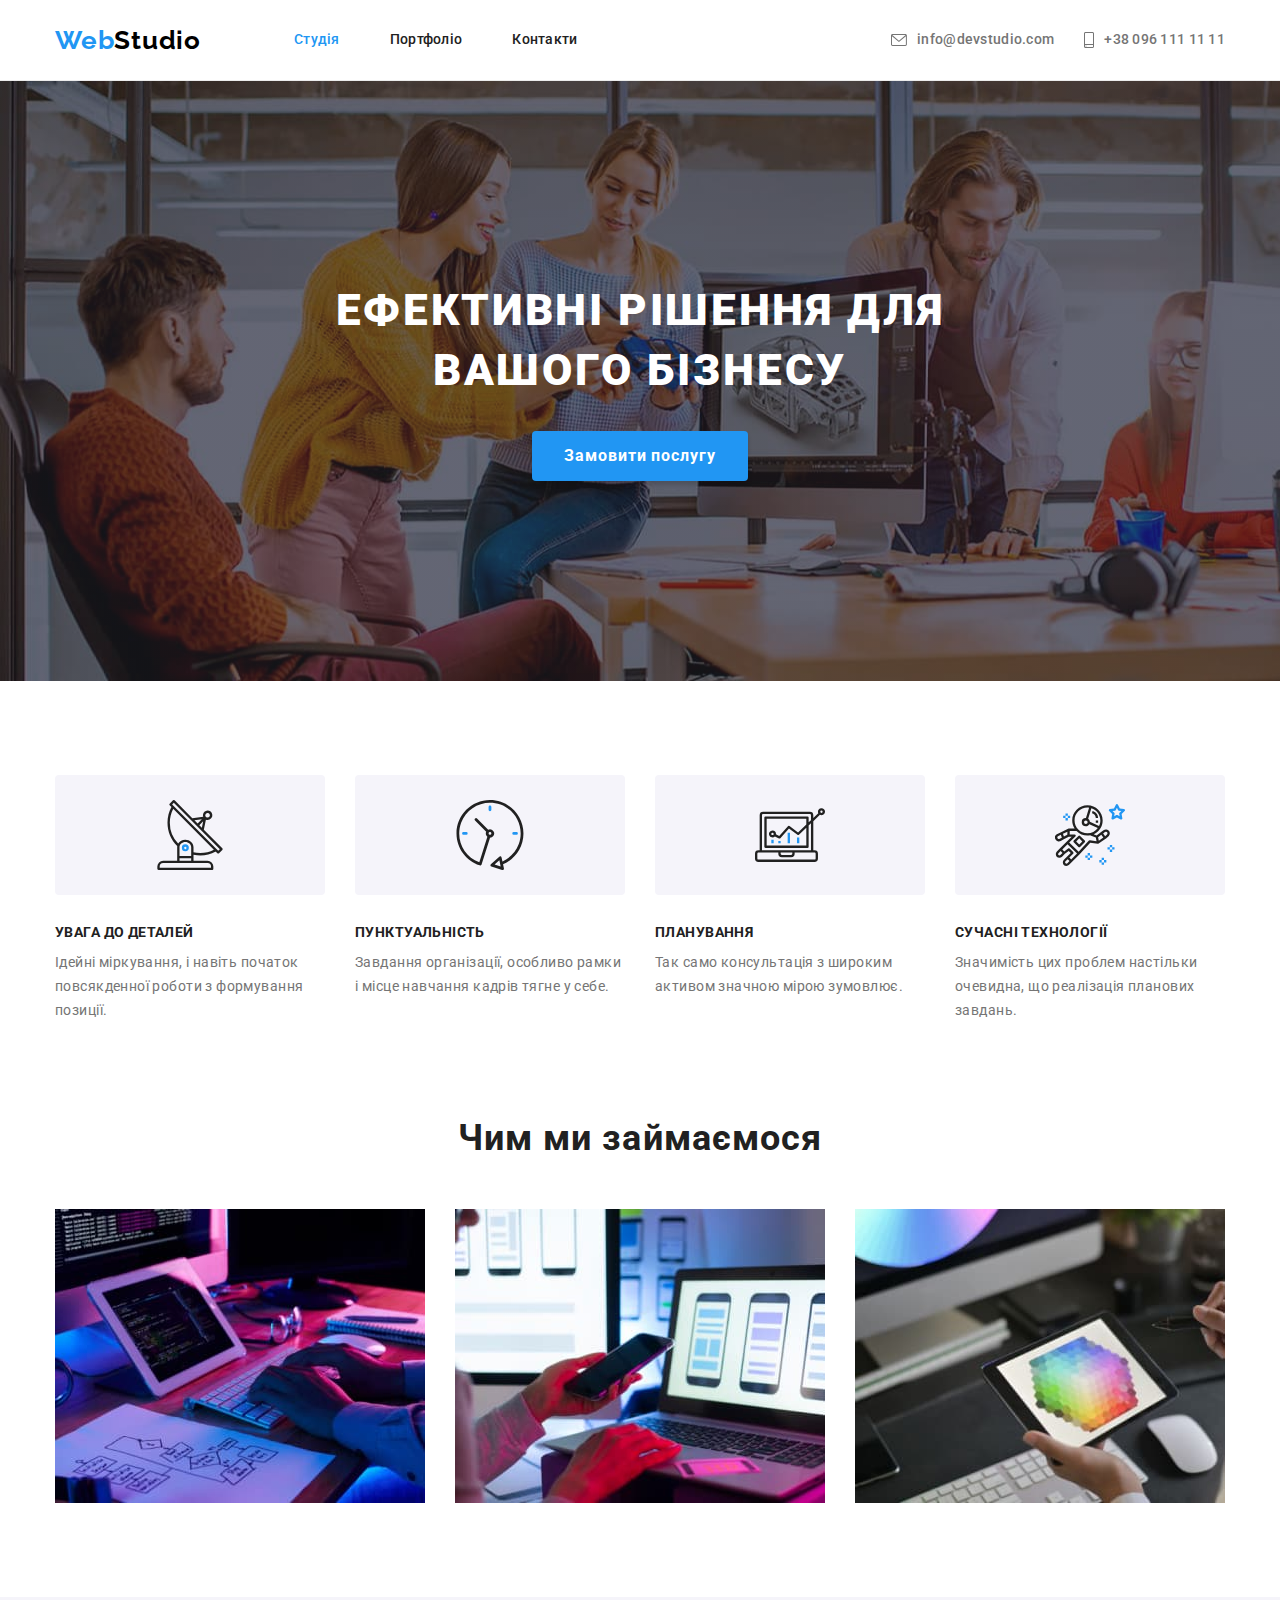
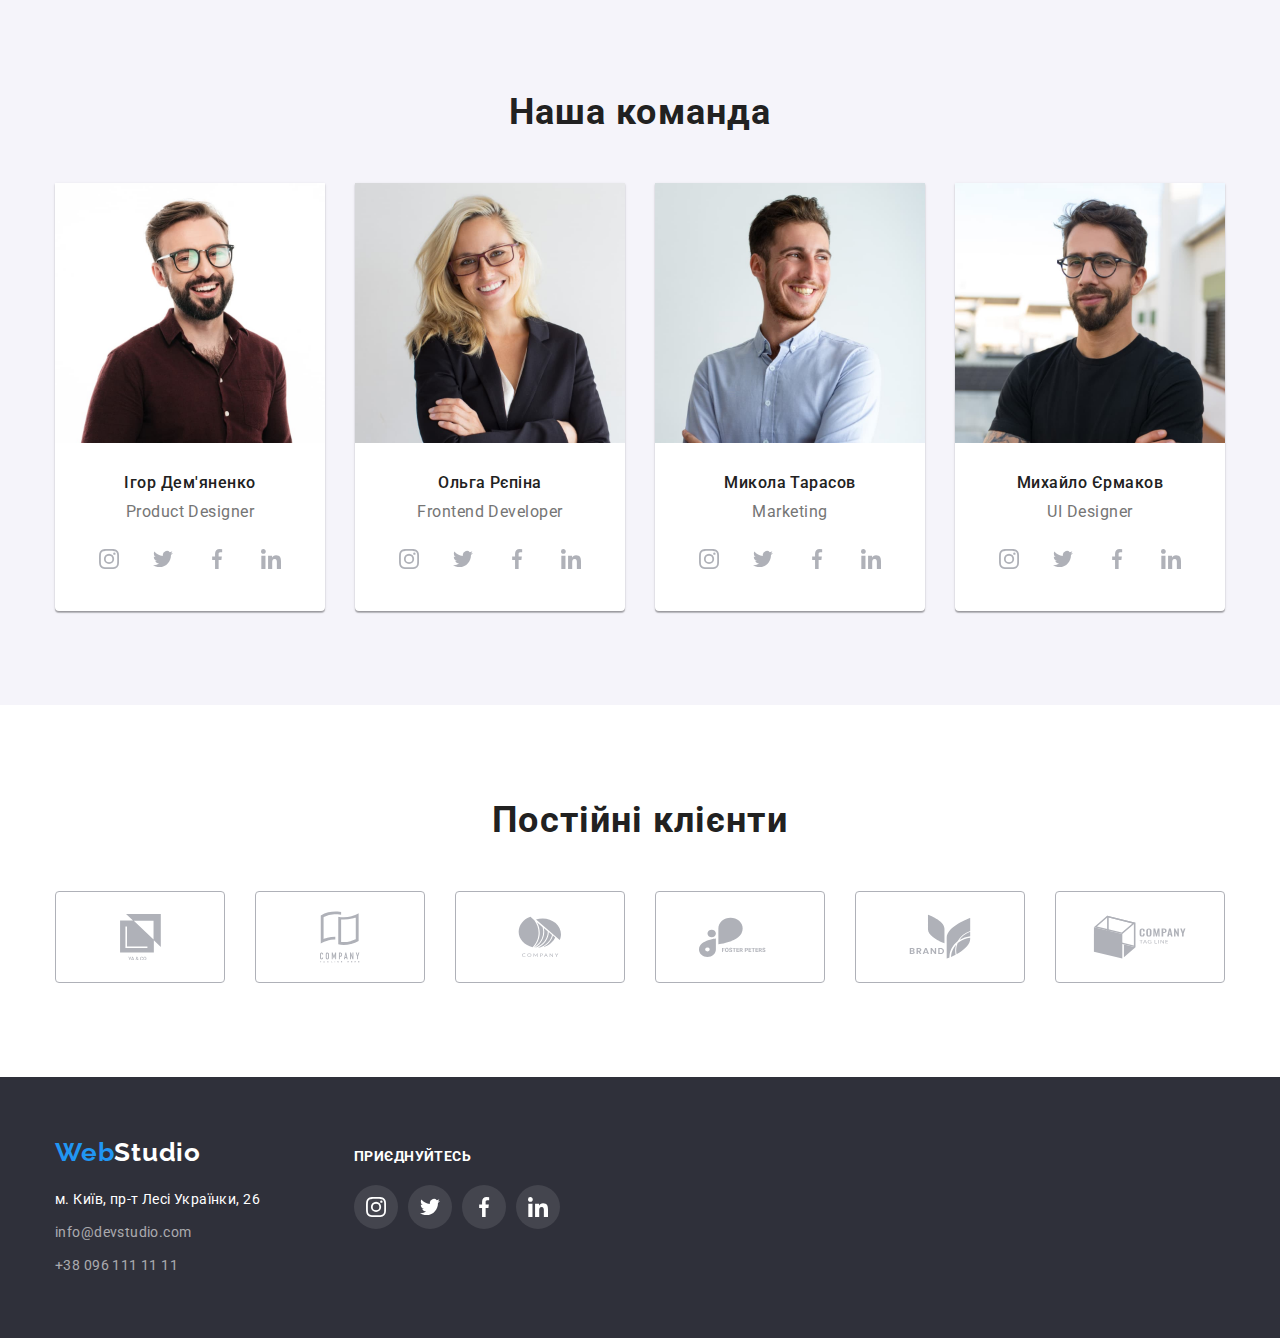
==== index.html @ 5cf09d19 "Клон з ДЗ4" ====
<!DOCTYPE html>
<html lang="uk">
<head>
    <meta charset="UTF-8">
    <meta http-equiv="X-UA-Compatible" content="IE=edge">
    <meta name="viewport" content="width=device-width, initial-scale=1.0"> 
    <link rel="preconnect" href="https://fonts.googleapis.com">
    <link rel="preconnect" href="https://fonts.gstatic.com" crossorigin>
    <link href="https://fonts.googleapis.com/css2?family=Raleway:wght@700&family=Roboto:wght@400;500;700;900&display=swap" rel="stylesheet">
    <link rel="stylesheet" href="https://cdnjs.cloudflare.com/ajax/libs/modern-normalize/1.0.0/modern-normalize.min.css" />
    <link rel="stylesheet" href="./css/styles.css" />
    <title>WebStudio</title>
</head>
<body>
    <!-- шапка сторінки -->
    <header class="header">
        <div class="container shapka">
            <nav class="navigation">
                <!-- логотип -->
                <a href="./index.html" class="logo"><span class="logo-color">Web</span>Studio</a>
                <!-- навігація на інші сторінки -->
                <ul class="menu"> 
                    <li class="menu-studia menu-dist"><a href="./index.html" class="link current">Студія</a></li>
                    <li class="menu-portfolio menu-dist"><a href="./portfolio.html" class="link">Портфоліо</a></li>
                    <li class="menu-kontakty menu-dist"><a href="#" class="link">Контакти</a></li>
                </ul>          
            </nav>
            <!-- контакти -->
            <ul class="kontakty">
                <li class="mail kntkt-dist"><a href="mailto:info@devstudio.com" class="link">
                    <svg class="logo-mail" width="16" height="12">
                        <use href="./images/icons.svg#icon-envelope"></use>
                    </svg>info@devstudio.com</a>
                </li>
                <li class="tel kntkt-dist"><a href="tel:+380961111111" class="link">
                    <svg class="logo-mail" width="10" height="16">
                        <use href="./images/icons.svg#icon-smartphone"></use>
                    </svg>+38 096 111 11 11</a></li>
            </ul>
        </div>
    </header>
    <!-- контент сторінки -->
    <main>
        <section class="hero overlay">
            <div class="container title-centr">
                <h1 class="hero-title">Ефективні рішення для вашого бізнесу</h1>
                <button type="button" class="hero-button">Замовити послугу</button>
            </div>   
        </section>
        <section class="bg-white-perevagy">
            <div class="container">
                <h2 class="visually-hidden">Наші переваги</h2>
                <ul class="perevagy">
                    <li class="logo-perevagy">
                        <div class="bg-perevagy">
                            <svg class="icon-perevagy" width="70" height="70">
                                <use href="./images/icons.svg#icon-antenna"></use>
                            </svg>
                        </div>
                        <h3 class="title-perevagy">Увага до деталей</h3>
                        <p class="paragraph-perevagy">Ідейні міркування, і навіть початок повсякденної роботи з формування позиції.</p>
                    </li>
                    <li class="logo-perevagy">
                        <div class="bg-perevagy">
                            <svg class="icon-perevagy" width="70" height="70">
                                <use href="./images/icons.svg#icon-clock"></use>
                            </svg>
                        </div>
                        <h3 class="title-perevagy">Пунктуальність</h3>
                        <p class="paragraph-perevagy">Завдання організації, особливо рамки і місце навчання кадрів тягне у себе.</p>
                    </li>
                    <li class="logo-perevagy">
                        <div class="bg-perevagy">
                            <svg class="icon-perevagy" width="70" height="70">
                                <use href="./images/icons.svg#icon-diagram"></use>
                            </svg>
                        </div>
                        <h3 class="title-perevagy">Планування</h3>
                        <p class="paragraph-perevagy">Так само консультація з широким активом значною мірою зумовлює.</p>
                    </li>
                    <li class="logo-perevagy">
                        <div class="bg-perevagy">
                            <svg class="icon-perevagy" width="70" height="70">
                                <use href="./images/icons.svg#icon-astronaut"></use>
                            </svg>
                        </div>
                        <h3 class="title-perevagy">Сучасні технології</h3>
                        <p class="paragraph-perevagy">Значимість цих проблем настільки очевидна, що реалізація планових завдань.</p>
                    </li>
                </ul>
            </div>
        </section>
        <section class="bg-white-work">
            <div class="container">
                <h2 class="title-section">Чим ми займаємося</h2>
                <ul class="working">
                    <li><img src="./images/work-img01.jpg" alt="руки на клавіатурі" width="370"/></li>
                    <li><img src="./images/work-img02.jpg" alt="мобільний телефон в руці" width="370"/></li>
                    <li><img src="./images/work-img03.jpg" alt="планшет з кольоровою гаммою в руці" width="370"/></li>
                </ul>
            </div>
        </section>
        <section class="bg-violet">
            <div class="container">
                <h2 class="title-section">Наша команда</h2>
                <ul class="comand">
                    <li class="card-solid">
                        <img src="./images/man01.jpg" alt="член команди" width="270"/>
                        <div class="comand-content">
                            <h3 class="title-name">Ігор Дем'яненко</h3>
                            <p class="title-subname">Product Designer</p>
                            <ul class="list-soc-comand">
                                <li>
                                    <a href="#" class="solid-round-comand">
                                        <svg class="logo-soc-comand" width="20" height="20">
                                            <use href="./images/icons.svg#icon-instagram"></use>
                                        </svg>
                                    </a>
                                </li>
                                <li>
                                    <a href="#" class="solid-round-comand">
                                        <svg class="logo-soc-comand" width="20" height="20">
                                            <use href="./images/icons.svg#icon-twitter"></use>
                                        </svg>
                                    </a> 
                                </li>
                                <li>
                                    <a href="#" class="solid-round-comand">
                                        <svg class="logo-soc-comand" width="20" height="20">
                                            <use href="./images/icons.svg#icon-facebook"></use>
                                        </svg>
                                    </a> 
                                </li>
                                <li>
                                    <a href="#" class="solid-round-comand">
                                        <svg class="logo-soc-comand" width="20" height="20">
                                            <use href="./images/icons.svg#icon-linkedin"></use>
                                        </svg>
                                    </a> 
                                </li>    
                            </ul>
                        </div>
                    </li>
                    <li class="card-solid">
                        <img src="./images/man02.jpg" alt="член команди" width="270"/>
                        <div class="comand-content">
                            <h3 class="title-name">Ольга Рєпіна</h3>
                            <p class="title-subname">Frontend Developer</p>
                            <ul class="list-soc-comand">
                                <li>
                                    <a href="#" class="solid-round-comand">
                                        <svg class="logo-soc-comand" width="20" height="20">
                                            <use href="./images/icons.svg#icon-instagram"></use>
                                        </svg>
                                    </a>
                                </li>
                                <li>
                                    <a href="#" class="solid-round-comand">
                                        <svg class="logo-soc-comand" width="20" height="20">
                                            <use href="./images/icons.svg#icon-twitter"></use>
                                        </svg>
                                    </a> 
                                </li>
                                <li>
                                    <a href="#" class="solid-round-comand">
                                        <svg class="logo-soc-comand" width="20" height="20">
                                            <use href="./images/icons.svg#icon-facebook"></use>
                                        </svg>
                                    </a> 
                                </li>
                                <li>
                                    <a href="#" class="solid-round-comand">
                                        <svg class="logo-soc-comand" width="20" height="20">
                                            <use href="./images/icons.svg#icon-linkedin"></use>
                                        </svg>
                                    </a> 
                                </li>    
                            </ul>
                        </div>
                    </li>
                    <li class="card-solid">
                        <img src="./images/man03.jpg" alt="член команди" width="270"/>
                        <div class="comand-content">
                            <h3 class="title-name">Микола Тарасов</h3>
                            <p class="title-subname">Marketing</p>
                            <ul class="list-soc-comand">
                                <li>
                                    <a href="#" class="solid-round-comand">
                                        <svg class="logo-soc-comand" width="20" height="20">
                                            <use href="./images/icons.svg#icon-instagram"></use>
                                        </svg>
                                    </a>
                                </li>
                                <li>
                                    <a href="#" class="solid-round-comand">
                                        <svg class="logo-soc-comand" width="20" height="20">
                                            <use href="./images/icons.svg#icon-twitter"></use>
                                        </svg>
                                    </a> 
                                </li>
                                <li>
                                    <a href="#" class="solid-round-comand">
                                        <svg class="logo-soc-comand" width="20" height="20">
                                            <use href="./images/icons.svg#icon-facebook"></use>
                                        </svg>
                                    </a> 
                                </li>
                                <li>
                                    <a href="#" class="solid-round-comand">
                                        <svg class="logo-soc-comand" width="20" height="20">
                                            <use href="./images/icons.svg#icon-linkedin"></use>
                                        </svg>
                                    </a> 
                                </li>    
                            </ul>
                        </div>
                    </li>
                    <li class="card-solid">
                        <img src="./images/man04.jpg" alt="член команди" width="270"/>
                        <div class="comand-content">
                            <h3 class="title-name">Михайло Єрмаков</h3>
                            <p class="title-subname">UI Designer</p>
                            <ul class="list-soc-comand">
                                <li>
                                    <a href="#" class="solid-round-comand">
                                        <svg class="logo-soc-comand" width="20" height="20">
                                            <use href="./images/icons.svg#icon-instagram"></use>
                                        </svg>
                                    </a>
                                </li>
                                <li>
                                    <a href="#" class="solid-round-comand">
                                        <svg class="logo-soc-comand" width="20" height="20">
                                            <use href="./images/icons.svg#icon-twitter"></use>
                                        </svg>
                                    </a> 
                                </li>
                                <li>
                                    <a href="#" class="solid-round-comand">
                                        <svg class="logo-soc-comand" width="20" height="20">
                                            <use href="./images/icons.svg#icon-facebook"></use>
                                        </svg>
                                    </a> 
                                </li>
                                <li>
                                    <a href="#" class="solid-round-comand">
                                        <svg class="logo-soc-comand" width="20" height="20">
                                            <use href="./images/icons.svg#icon-linkedin"></use>
                                        </svg>
                                    </a> 
                                </li>    
                            </ul>
                        </div>
                    </li>
                </ul>
            </div>
        </section>
        <section class="bg-white-work">
            <div class="container">
                <h2 class="title-section">Постійні клієнти</h2>
                <ul class="clients">
                    <li>
                        <a href="#" class="border-client">
                            <svg class="logo-client" width="41" height="46.7">
                                <use href="./images/icons.svg#icon-logo-comp-1"></use>
                            </svg>
                        </a>
                    </li>
                    <li>
                        <a href="#" class="border-client">
                            <svg class="logo-client" width="40" height="52">
                                <use href="./images/icons.svg#icon-logo-comp-2"></use>
                            </svg>
                        </a>
                    </li>
                    <li>
                        <a href="#" class="border-client">
                            <svg class="logo-client" width="43.46" height="41.18">
                                <use href="./images/icons.svg#icon-logo-comp-3"></use>
                            </svg>
                        </a>
                    </li>
                    <li>
                        <a href="#" class="border-client">
                            <svg class="logo-client" width="84.44" height="40.62">
                                <use href="./images/icons.svg#icon-logo-comp-4"></use>
                            </svg>
                        </a>
                    </li>
                    <li>
                        <a href="#" class="border-client">
                            <svg class="logo-client" width="62.54" height="45.43">
                                <use href="./images/icons.svg#icon-logo-comp-5"></use>
                            </svg>
                        </a>
                    </li>
                    <li>
                        <a href="#" class="border-client">
                            <svg class="logo-client" width="93.79" height="43.93">
                                <use href="./images/icons.svg#icon-logo-comp-6"></use>
                            </svg>
                        </a>
                    </li>
                </ul>
            </div>
        </section>
    </main>
    <!-- підвал сторінки -->
    <footer class="footer">
        <div class="container footer-pos">
            <div class="footer-block-1">
                <a href="./index.html" class="logo-footer"><span class="logo-color">Web</span>Studio</a>
                <address>
                    <ul class="f-kontakty">
                        <li class="f-adress kontakt"><a href="https://goo.gl/maps/CPtrU1FHBa2aNyZL9" target="_blank" rel="noopener noreferrer nofollow" class="link">м. Київ, пр-т Лесі Українки, 26</a></li>
                        <li class="f-mail kontakt"><a href="mailto:info@devstudio.com" class="link">info@devstudio.com</a></li>
                        <li class="f-tel kontakt"><a href="tel:+380961111111" class="link">+38 096 111 11 11</a></li>
                    </ul>
                </address>
            </div>
            <div class="footer-block-2">
                <p class="footer-link footer-dist">Приєднуйтесь</p>
                <ul class="list-soc">
                    <li>
                        <a href="#" class="solid-round">
                            <svg class="logo-soc" width="20" height="20">
                                <use href="./images/icons.svg#icon-instagram"></use>
                            </svg>
                        </a> 
                    </li>
                    <li>
                        <a href="#" class="solid-round">
                            <svg class="logo-soc" width="20" height="20">
                                <use href="./images/icons.svg#icon-twitter"></use>
                            </svg>
                        </a> 
                    </li>
                    <li>
                        <a href="#" class="solid-round">
                            <svg class="logo-soc" width="20" height="20">
                                <use href="./images/icons.svg#icon-facebook"></use>
                            </svg>
                        </a> 
                    </li>
                    <li>
                        <a href="#" class="solid-round">
                            <svg class="logo-soc" width="20" height="20">
                                <use href="./images/icons.svg#icon-linkedin"></use>
                            </svg>
                        </a> 
                    </li>
                </ul>
            </div>    
            
        </div>
    </footer>
</body>     
</html>
---- css/styles.css ----
/* primary-color-text #2196F3 (синій)
   main-color-text #212121 (чорний)
   secondary-color-text #757575 (сірий)
   logo-color-text #000000 (глибокий чорний)
   footer-color-text #FFFFFF (білий)
   active-button #188CE8 (темно синій)
   kontakty-footer rgba(255, 255, 255, 0.6) (білий з альфа-каналом)
   
   main-color-bg #FFFFFF; (білий)
   secondary-color-bg #F5F4FA; (ліловий)
   footer-color-bg #2F303A; (темно сірий)*/

:root {
    --primary-color-text: #2196F3;
    --main-color-text: #212121;
    --secondary-color-text: #757575;
    --logo-color-text: #000000;
    --footer-color-text: #FFFFFF;
    --main-color-bg: #FFFFFF;
    --secondary-color-bg: #F5F4FA;
    --footer-color-bg: #2F303A;
    --active-button: #188CE8;
    --card-border-color: #EEEEEE;
    --kontakty-footer: rgba(255, 255, 255, 0.6);
    --shadow-main-button: 0px 4px 4px rgba(0, 0, 0, 0.15);
    --shadow-card-solid: 0px 1px 3px rgba(0, 0, 0, 0.12), 0px 1px 1px rgba(0, 0, 0, 0.14), 0px 2px 1px rgba(0, 0, 0, 0.2);
    --shadow-filtr-button: 0px 3px 1px rgba(0, 0, 0, 0.1), 0px 1px 2px rgba(0, 0, 0, 0.08), 0px 2px 2px rgba(0, 0, 0, 0.12);
    --work-list: #EEEEEE;
    --line-header: #ECECEC;
    --overlay-color: rgba(47, 48, 58, 0.4);
    --border-client: #AFB1B8;
    --footer-socsolid-main: rgba(255, 255, 255, 0.1);
    --hero-bg: #C4C4C4;
}

html {
    box-sizing: border-box;
}
*,
*::before,
*::after {
    box-sizing: inherit;
}

body {
    font-family: 'Roboto', sans-serif;
    background-color: var(--main-color-bg);
    color: var(--secondary-color-text);
}

ul {
    list-style: none;
}
a {
    text-decoration: none;
}
p, h1, h2, h3, h4, h5, h6 {
    margin: 0;
}
ul, ol { 
    margin: 0;
    padding-left: 0;
}
img {
    display: block;
    max-width: 100%;
}


.hero-button,
.all-button .fr-button {
    font-family: inherit;
    cursor: pointer;
    border: transparent;
    border-radius: 4px;
}
.hero-button {
    padding: 10px 32px;
    box-shadow: var(--shadow-main-button)
}


/* !!!стилі Шапки!!! */

.logo {
    font-family: 'Raleway', sans-serif;
    font-style: normal;
    font-weight: 700;
    font-size: 26px;
    line-height: 1.19;
    letter-spacing: 0.03em;
    color: var(--logo-color-text);
    margin-right: 93px;
}
.logo-color {
    color: var(--primary-color-text);
}

.menu-studia .link,
.menu-portfolio .link,
.menu-kontakty .link,
.mail .link,
.tel .link {
    display: block;
    font-style: normal;
    font-weight: 500;
    font-size: 14px;
    line-height: 1.14;
    letter-spacing: 0.02em;
    padding-top: 32px;
    padding-bottom: 32px;
}
.menu-studia .link,
.menu-portfolio .link,
.menu-kontakty .link {
    color: var(--main-color-text);
}
.menu-studia .link:hover,
.menu-portfolio .link:hover,
.menu-kontakty .link:hover,
.menu-studia .link:focus,
.menu-portfolio .link:focus,
.menu-kontakty .link:focus {
    color: var(--primary-color-text);
}
/* підсвічування поточного меню */
.menu-portfolio .link.current,
.menu-studia .link.current {
    color: var(--primary-color-text);
}


.mail .link,
.tel .link {
    display: flex;
    color: var(--secondary-color-text);
    fill: var(--secondary-color-text);
}
.logo-mail {
    color: currentColor;
    margin-right: 10px;
}
.mail .link:hover,
.tel .link:hover,
.mail .link:focus,
.tel .link:focus {
    color: var(--primary-color-text);
    fill: var(--primary-color-text);
}

.container.shapka {
    display: flex;
    align-items: center;
    justify-content: space-between;
}

.navigation {
    display: flex;
    align-items: center;
}
.menu {
    display: flex;
    align-items: center;
    gap: 50px;
}

.kontakty {
    display: flex;
    gap: 30px;
}
.kntkt-dist .link {
    display: flex;
    align-items: center;
}

.header {
    border-bottom-width: 1px;
    border-bottom-style: solid;
    border-bottom-color: var(--line-header);
}




/* !!!стилі Футера!!! */
.footer {
    background-color: var(--footer-color-bg);
    padding: 60px 0;
}
.logo-footer {
    display: inline-block;
    font-family: 'Raleway', sans-serif;
    font-style: normal;
    font-weight: 700;
    font-size: 26px;
    line-height: 1.19;
    letter-spacing: 0.03em;
    color: var(--footer-color-text);
    margin-bottom: 20px;
}
/* .logo-color задано в стилі Шапки */
.f-adress .link,
.f-mail .link,
.f-tel .link {
    font-style: normal;
    font-size: 14px;
    line-height: 1.71;
    letter-spacing: 0.03em;
}
.f-adress .link {
    color: var(--footer-color-text);
}
.f-mail .link,
.f-tel .link {
    color: var(--kontakty-footer)   
}
.f-adress .link:hover,
.f-adress .link:focus,
.f-mail .link:hover,
.f-mail .link:focus,
.f-tel .link:hover,
.f-tel .link:focus {
    color: var(--primary-color-text);
}
.f-kontakty .kontakt:not(:last-child) {
    margin-bottom: 9px;
}
.footer-pos {
    display: flex;
    gap: 94px;
    align-items: baseline;
}

.footer-link {
    font-weight: 700;
    font-size: 14px;
    line-height: 1.14;
    letter-spacing: 0.03em;
    text-transform: uppercase;
    color: var(--footer-color-text);
    margin-bottom: 20px;
}

.list-soc {
    display: flex;
    gap: 10px;
}
.solid-round {
    display: flex;
    width: 44px;
    height: 44px;
    background-color: var(--footer-socsolid-main);
    fill: var(--footer-color-text);
    border-radius: 50%;
    justify-content: center;
    align-items: center;
}
.solid-round:hover,
.solid-round:focus {
    background-color: var(--primary-color-text);
}


/* ----------!!!стилі головної Студія!!!---------- */
.hero {
    padding: 200px 0;
    text-align: center;
}
.overlay {
    max-width: 1600px;
    margin-left: auto;
    margin-right: auto;
    background-image: 
    linear-gradient(to right, var(--overlay-color), var(--overlay-color)),
    url(../images/hero.jpg);
    background-color: var(--hero-bg);
    background-size: cover;
}
.hero-title {
    font-style: normal;
    font-weight: 900;
    font-size: 44px;
    line-height: 1.36;
    letter-spacing: 0.06em;
    text-transform: uppercase;
    color: var(--footer-color-text);
    margin: 0px 0px 30px 0px;
}

.title-centr {
    max-width: 696px;
}
.hero-button {
    font-style: normal;
    font-weight: 700;
    font-size: 16px;
    line-height: 1.88;
    text-align: center;
    letter-spacing: 0.06em;
    background-color: var(--primary-color-text);
    color: var(--footer-color-text);
}
.hero-button:hover,
.hero-button:focus {
    background-color: var(--active-button);
}

.visually-hidden {
    position: absolute;
    white-space: nowrap;
    height: 1px;
    width: 1px;
    border: 0;
    overflow: hidden;
    clip: rect(0 0 0 0);
    padding: 0;
    margin: -1px;
    clip-path: inset(50%);
  }
.title-section {
    font-style: normal;
    font-weight: 700;
    font-size: 36px;
    line-height: 1.17;
    text-align: center;
    letter-spacing: 0.03em;
    color: var(--main-color-text);
    margin-bottom: 50px;
    margin-top: 0;
    padding: 0;
}
.title-perevagy {
    font-style: normal;
    font-weight: 700;
    font-size: 14px;
    line-height: 1.14;
    letter-spacing: 0.03em;
    text-transform: uppercase;
    color: var(--main-color-text);
    padding: 0;
    margin-top: 0;
    margin-bottom: 10px;
}
.paragraph-perevagy {
    font-size: 14px;
    line-height: 1.71;
    letter-spacing: 0.03em;
    color: var(--secondary-color-text);
    max-width: 270px;
}
.bg-perevagy {
    display: flex;
    background-color: var(--secondary-color-bg);
    width: 270px;
    height: 120px;
    border-radius: 4px;
    margin-bottom: 30px;
    justify-content: center;
    align-items: center;
}

.title-name {
    font-style: normal;
    font-weight: 500;
    font-size: 16px;
    line-height: 1.19;
    text-align: center;
    letter-spacing: 0.03em;
    color: var(--main-color-text);
    margin-bottom: 10px;
}
.title-subname {
    font-size: 16px;
    line-height: 1.19;
    text-align: center;
    letter-spacing: 0.03em;
    color: var(--secondary-color-text);
    margin-bottom: 16px;
}
.card-solid {
    background-color: var(--main-color-bg);
    border-radius: 0 0 4px 4px;
    box-shadow: var(--shadow-card-solid);
}
.comand-content {
    padding: 30px 0;
}
.list-soc-comand {
    display: flex;
    gap: 10px;
    justify-content: center;
}
.solid-round-comand {
    display: flex;
    width: 44px;
    height: 44px;
    background-color: var(--footer-socsolid-main);
    border-radius: 50%;
    fill: var(--border-client);
    justify-content: center;
    align-items: center;
}
.logo-soc-comand {
    color: currentColor;
}
.solid-round-comand:hover,
.solid-round-comand:focus {
    background-color: var(--primary-color-text);
    fill: var(--footer-color-text);
}    

.bg-violet {
    background-color: var(--secondary-color-bg);
    padding: 94px 0;
}
.bg-white-perevagy {
    padding-top: 94px;
}
.bg-white-work {
    padding: 94px 0;
}

.container {
    width: 1200px;
    margin: 0 auto;
    padding-left: 15px;
    padding-right: 15px;
}

.perevagy, .working, .comand {
    display: flex;
    gap: 30px;
}
.clients {
    display: flex;
    gap: 30px;
}
.border-client {
    display: flex;
    border: 1px solid var(--border-client);
    border-radius: 4px;
    height: 92px;
    min-width: 170px;
    fill: var(--border-client);
    justify-content: center;
    align-items: center;
}
.logo-client {
    color: currentColor;
}
.border-client:hover,
.border-client:focus {
    border-color: var(--primary-color-text);
    fill: var(--primary-color-text);
}


/* ----------!!!стилі головної Портфоліо!!!---------- */

/* стилі Фільтра */
.all .fr-button,
.web .fr-button,
.app .fr-button,
.design .fr-button,
.marketing .fr-button {
    font-style: normal;
    font-weight: 500;
    font-size: 16px;
    line-height: 1.62;
    text-align: center;
    letter-spacing: 0.03em;
    background-color: var(--secondary-color-bg);
    color: var(--main-color-text);
    padding: 6px 22px;
}

.all .fr-button:hover,
.all .fr-button:focus,
.web .fr-button:hover,
.web .fr-button:focus,
.app .fr-button:hover,
.app .fr-button:focus,
.design .fr-button:hover,
.design .fr-button:focus,
.marketing .fr-button:hover,
.marketing .fr-button:focus {
    background-color: var(--primary-color-text);
    color: var(--footer-color-text);
    box-shadow: var(--shadow-filtr-button);
}

 
.title-portfolio {
    font-style: normal;
    font-weight: 700;
    font-size: 18px;
    line-height: 2;
    letter-spacing: 0.06em;
    color: var(--main-color-text);
    margin-bottom: 4px;
}
.subname-portfolio {
    font-style: normal;
    font-size: 16px;
    line-height: 1.88;
    letter-spacing: 0.03em;
    color: var(--secondary-color-text);
}

.all-button {
    display: flex;
    gap: 8px;
    justify-content: center;
    margin-bottom: 50px;
}

.work-list {
    display: flex;
    flex-wrap: wrap;
    gap: 30px;
}
.border-card {
    flex-basis: calc((100% - 60px) / 3);
}
.border-card:nth-child(3n) {
    margin-right: 0;
}
.border-shadow > .link {
    display: block;
}
.border-shadow > .link:hover,
.border-shadow > .link:focus {
    box-shadow: 0px 1px 1px rgba(0, 0, 0, 0.12), 0px 4px 4px rgba(0, 0, 0, 0.06), 1px 4px 6px rgba(0, 0, 0, 0.16);
}

.portfolio-bg {
    padding: 94px 0;
}

.card-content {
    padding: 20px 24px;
    border-left: 1px solid var(--work-list);
    border-bottom: 1px solid var(--work-list);
    border-right: 1px solid var(--work-list);
}
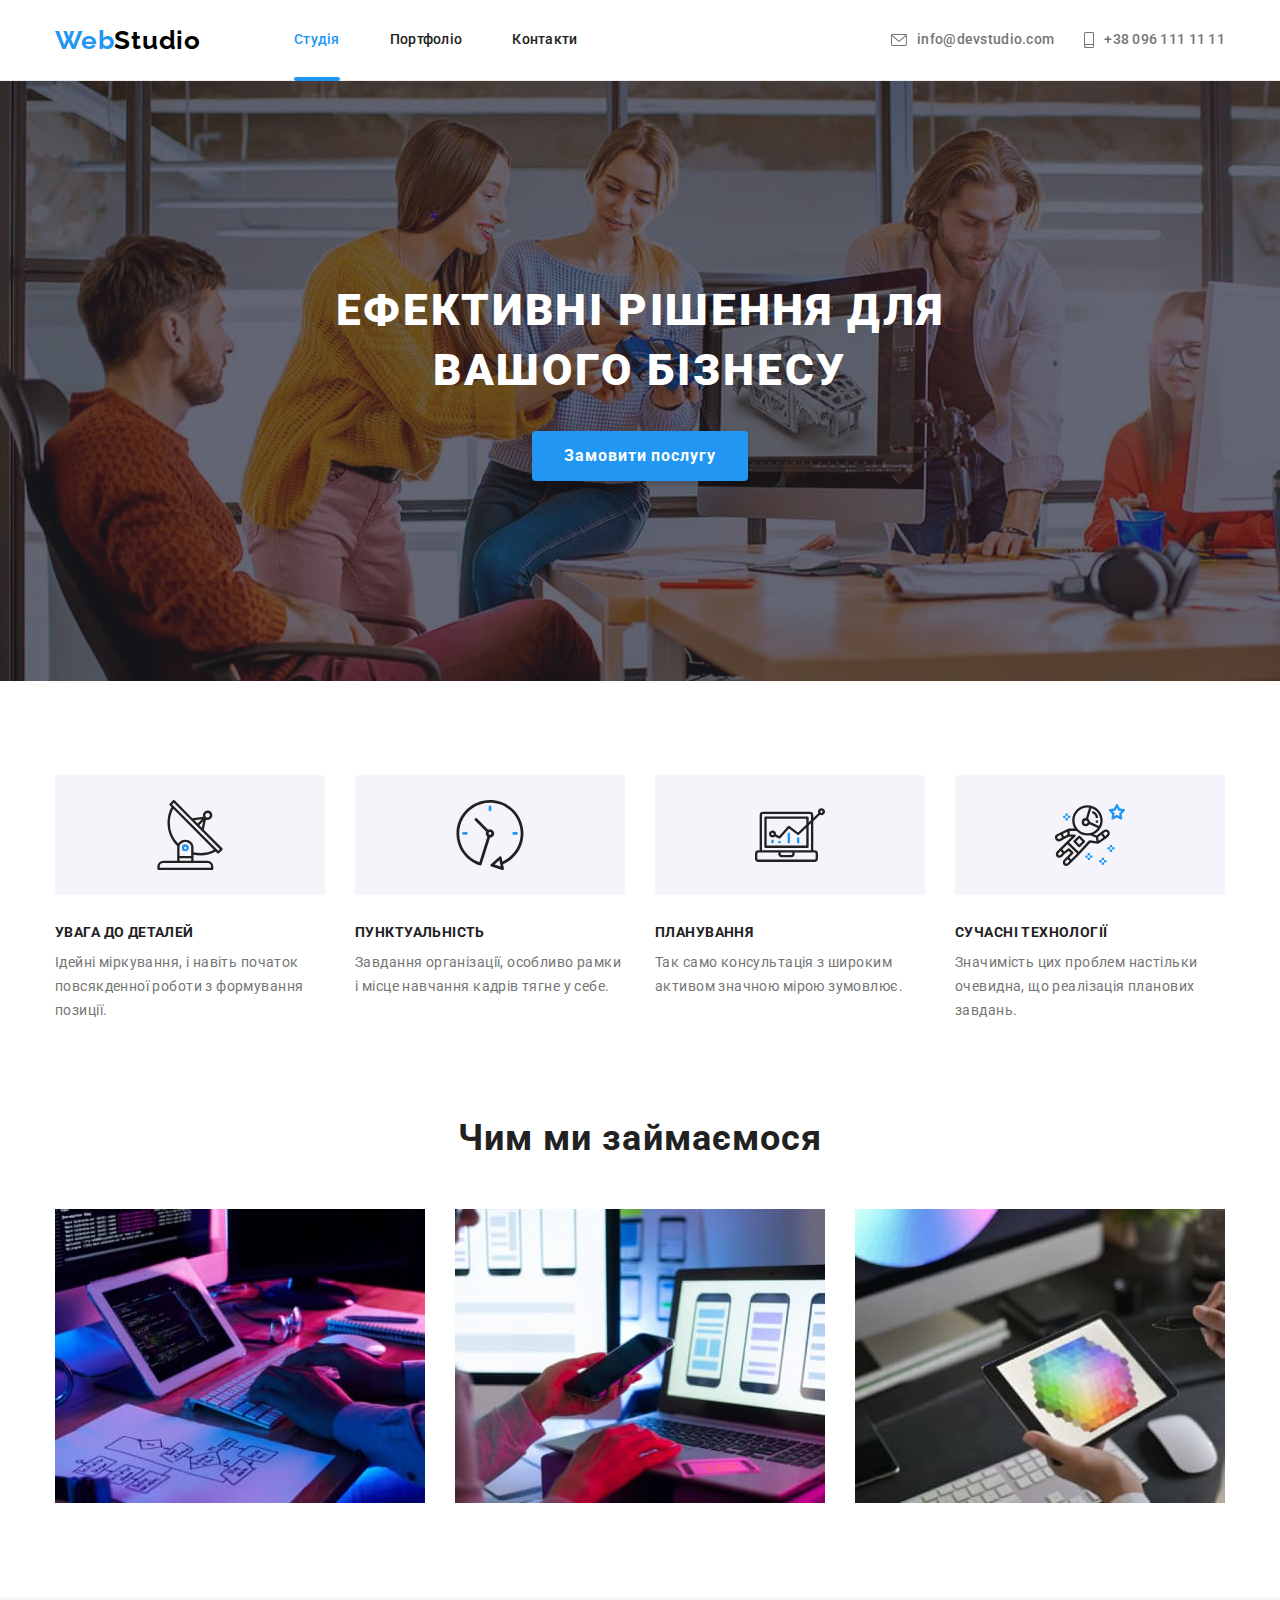
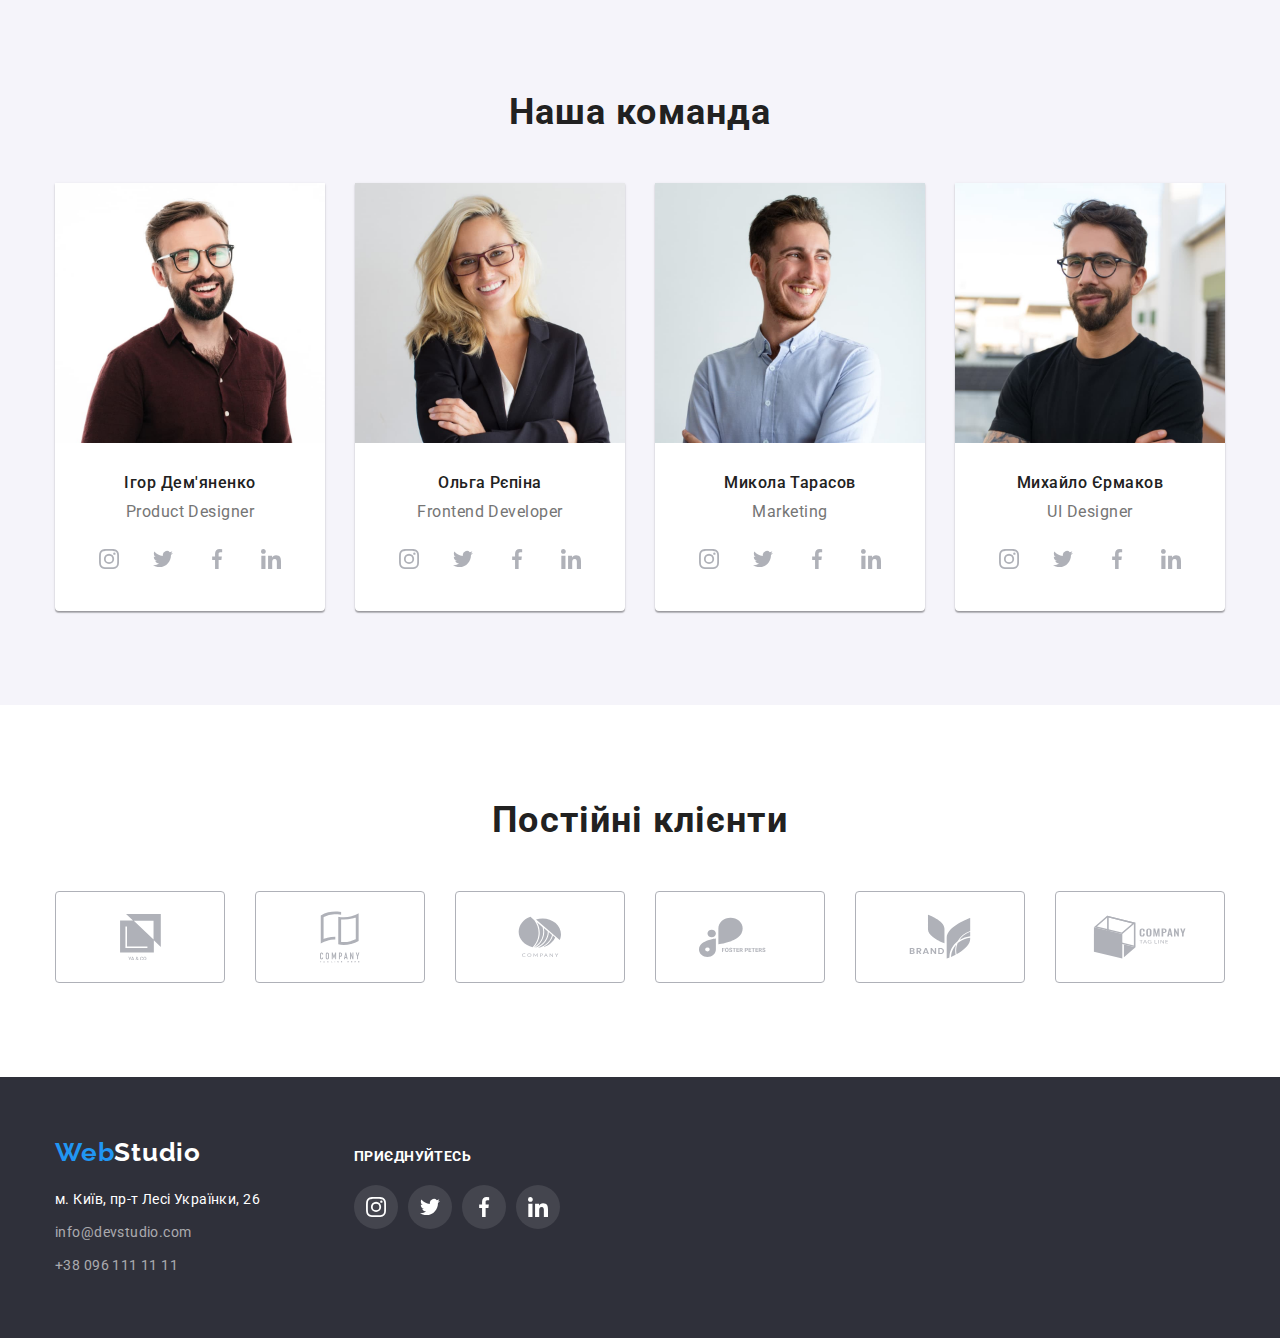
==== commit 226a034d: "Додав транзішн, елемент поточної сторінки" ====
--- a/index.html
+++ b/index.html
@@ -354,5 +354,6 @@
             
         </div>
     </footer>
+    <script src="./js/modal.js"></script>
 </body>     
 </html>--- a/css/styles.css
+++ b/css/styles.css
@@ -109,6 +109,10 @@
     letter-spacing: 0.02em;
     padding-top: 32px;
     padding-bottom: 32px;
+
+    transition-property: color;
+    transition-duration: 250ms;
+    transition-timing-function: cubic-bezier(0.4, 0, 0.2, 1);
 }
 .menu-studia .link,
 .menu-portfolio .link,
@@ -128,6 +132,20 @@
 .menu-studia .link.current {
     color: var(--primary-color-text);
 }
+.menu-dist {
+   display: block;
+   position: relative; 
+}
+.link.current::after {
+    content: '';
+    display: block;
+    width: 100%;
+    height: 4px;
+    background-color: var(--primary-color-text);
+    border-radius: 2px;
+    position: absolute;
+    bottom: -1px;
+}
 
 
 .mail .link,
@@ -139,6 +157,10 @@
 .logo-mail {
     color: currentColor;
     margin-right: 10px;
+
+    transition-property: fill;
+    transition-duration: 250ms;
+    transition-timing-function: cubic-bezier(0.4, 0, 0.2, 1);
 }
 .mail .link:hover,
 .tel .link:hover,
@@ -199,13 +221,15 @@
     margin-bottom: 20px;
 }
 /* .logo-color задано в стилі Шапки */
-.f-adress .link,
-.f-mail .link,
-.f-tel .link {
+.kontakt .link {
     font-style: normal;
     font-size: 14px;
     line-height: 1.71;
     letter-spacing: 0.03em;
+
+    transition-property: color;
+    transition-duration: 250ms;
+    transition-timing-function: cubic-bezier(0.4, 0, 0.2, 1);
 }
 .f-adress .link {
     color: var(--footer-color-text);
@@ -214,12 +238,8 @@
 .f-tel .link {
     color: var(--kontakty-footer)   
 }
-.f-adress .link:hover,
-.f-adress .link:focus,
-.f-mail .link:hover,
-.f-mail .link:focus,
-.f-tel .link:hover,
-.f-tel .link:focus {
+.kontakt .link:hover,
+.kontakt .link:focus {
     color: var(--primary-color-text);
 }
 .f-kontakty .kontakt:not(:last-child) {
@@ -254,6 +274,10 @@
     border-radius: 50%;
     justify-content: center;
     align-items: center;
+
+    transition-property: background-color;
+    transition-duration: 250ms;
+    transition-timing-function: cubic-bezier(0.4, 0, 0.2, 1);
 }
 .solid-round:hover,
 .solid-round:focus {
@@ -299,6 +323,10 @@
     letter-spacing: 0.06em;
     background-color: var(--primary-color-text);
     color: var(--footer-color-text);
+
+    transition-property: background-color;
+    transition-duration: 250ms;
+    transition-timing-function: cubic-bezier(0.4, 0, 0.2, 1);
 }
 .hero-button:hover,
 .hero-button:focus {
@@ -399,6 +427,10 @@
     fill: var(--border-client);
     justify-content: center;
     align-items: center;
+
+    transition-property: background-color, fill;
+    transition-duration: 250ms;
+    transition-timing-function: cubic-bezier(0.4, 0, 0.2, 1);
 }
 .logo-soc-comand {
     color: currentColor;
@@ -444,6 +476,10 @@
     fill: var(--border-client);
     justify-content: center;
     align-items: center;
+
+    transition-property: border-color, fill;
+    transition-duration: 250ms;
+    transition-timing-function: cubic-bezier(0.4, 0, 0.2, 1);
 }
 .logo-client {
     color: currentColor;
@@ -472,6 +508,10 @@
     background-color: var(--secondary-color-bg);
     color: var(--main-color-text);
     padding: 6px 22px;
+
+    transition-property: color, background-color, box-shadow;
+    transition-duration: 250ms;
+    transition-timing-function: cubic-bezier(0.4, 0, 0.2, 1);
 }
 
 .all .fr-button:hover,
@@ -527,6 +567,10 @@
 }
 .border-shadow > .link {
     display: block;
+
+    transition-property: box-shadow;
+    transition-duration: 250ms;
+    transition-timing-function: cubic-bezier(0.4, 0, 0.2, 1);
 }
 .border-shadow > .link:hover,
 .border-shadow > .link:focus {
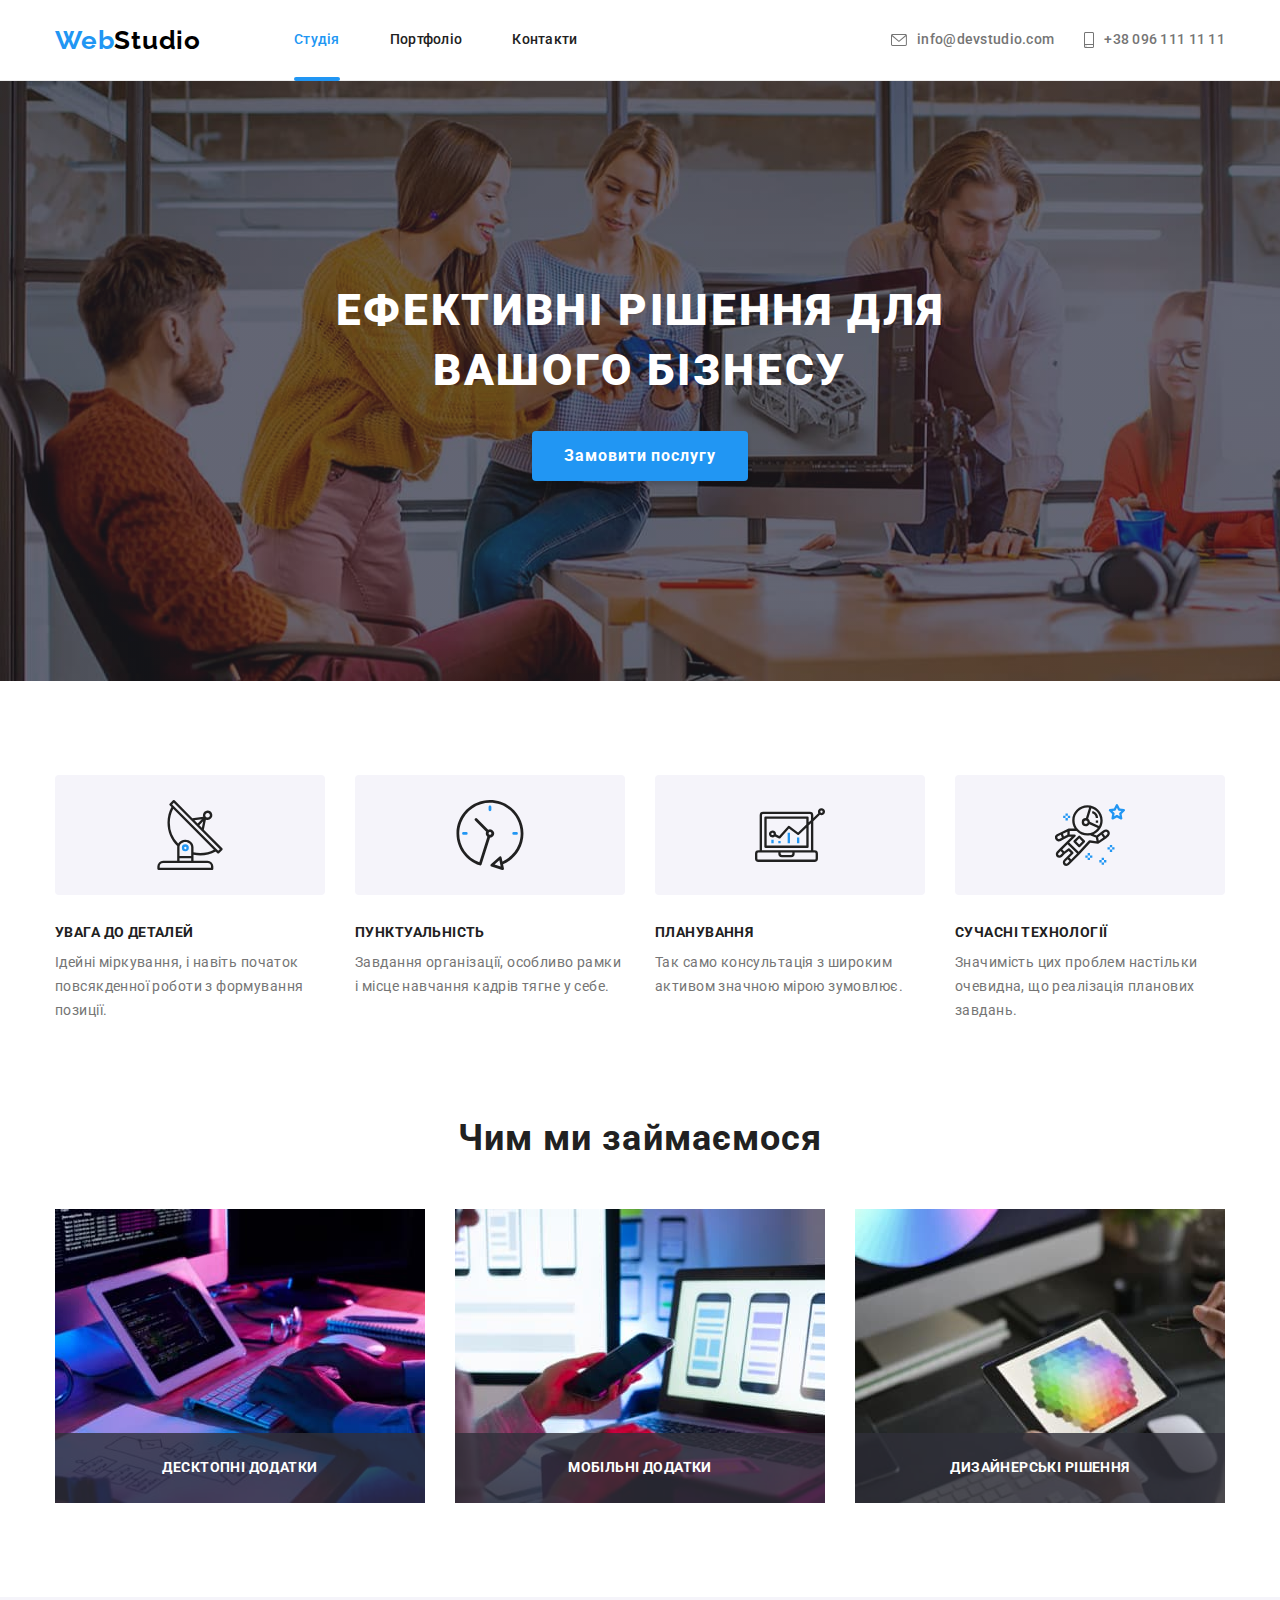
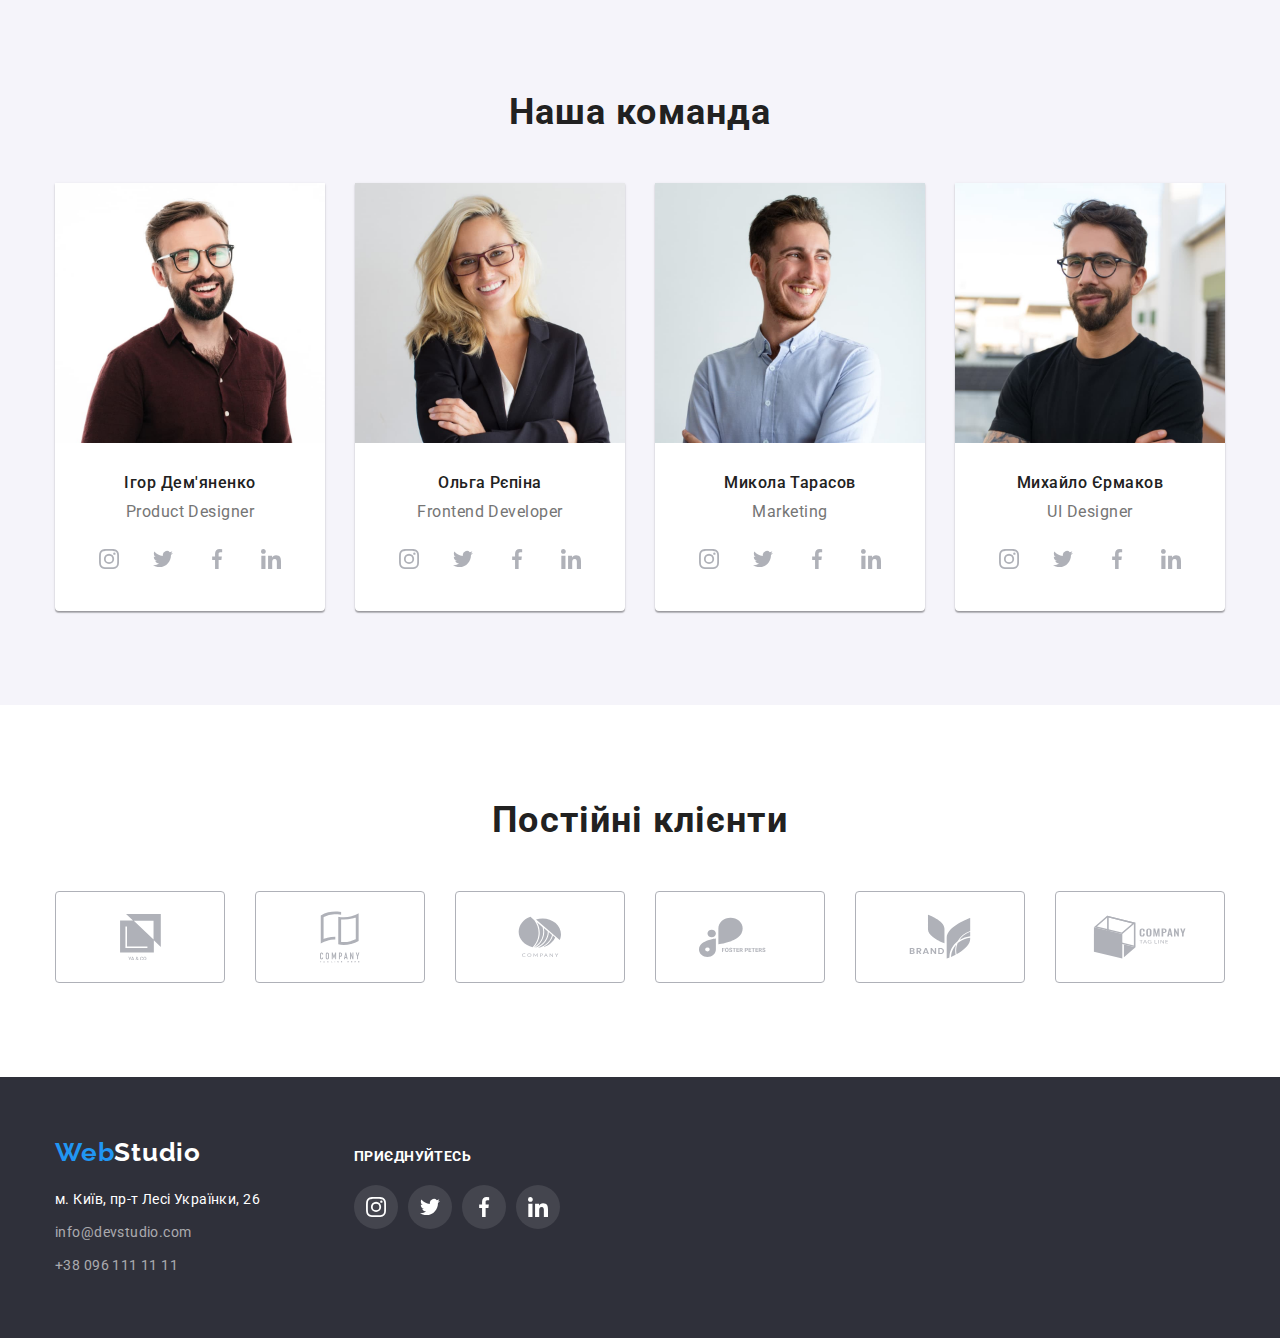
==== commit bc502547: "Додав позиціонування тексту на картинку в Студія" ====
--- a/index.html
+++ b/index.html
@@ -94,9 +94,21 @@
             <div class="container">
                 <h2 class="title-section">Чим ми займаємося</h2>
                 <ul class="working">
-                    <li><img src="./images/work-img01.jpg" alt="руки на клавіатурі" width="370"/></li>
-                    <li><img src="./images/work-img02.jpg" alt="мобільний телефон в руці" width="370"/></li>
-                    <li><img src="./images/work-img03.jpg" alt="планшет з кольоровою гаммою в руці" width="370"/></li>
+                    <li class="thumb-item">
+                        <div class="thumb-pos-text">
+                            <p class="thumb-working-text">Десктопні додатки</p>
+                        </div>
+                        <img src="./images/work-img01.jpg" alt="руки на клавіатурі" width="370"/></li>
+                    <li class="thumb-item">
+                        <div class="thumb-pos-text">
+                            <p class="thumb-working-text">Мобільні додатки</p>
+                        </div>
+                        <img src="./images/work-img02.jpg" alt="мобільний телефон в руці" width="370"/></li>
+                    <li class="thumb-item">
+                        <div class="thumb-pos-text">
+                            <p class="thumb-working-text">Дизайнерські рішення</p>
+                        </div>
+                        <img src="./images/work-img03.jpg" alt="планшет з кольоровою гаммою в руці" width="370"/></li>
                 </ul>
             </div>
         </section>
--- a/css/styles.css
+++ b/css/styles.css
@@ -31,6 +31,10 @@
     --border-client: #AFB1B8;
     --footer-socsolid-main: rgba(255, 255, 255, 0.1);
     --hero-bg: #C4C4C4;
+    --hover-overlay-blue: rgba(33, 150, 243, 0.9);
+    --shadow-portfolio-card: 0px 1px 1px rgba(0, 0, 0, 0.12), 0px 4px 4px rgba(0, 0, 0, 0.06), 1px 4px 6px rgba(0, 0, 0, 0.16);
+    --transition-bezier: cubic-bezier(0.4, 0, 0.2, 1);
+    --working-solid: rgba(47, 48, 58, 0.8);
 }
 
 html {
@@ -112,7 +116,7 @@
 
     transition-property: color;
     transition-duration: 250ms;
-    transition-timing-function: cubic-bezier(0.4, 0, 0.2, 1);
+    transition-timing-function: var(--transition-bezier);
 }
 .menu-studia .link,
 .menu-portfolio .link,
@@ -160,7 +164,7 @@
 
     transition-property: fill;
     transition-duration: 250ms;
-    transition-timing-function: cubic-bezier(0.4, 0, 0.2, 1);
+    transition-timing-function: var(--transition-bezier);
 }
 .mail .link:hover,
 .tel .link:hover,
@@ -229,7 +233,7 @@
 
     transition-property: color;
     transition-duration: 250ms;
-    transition-timing-function: cubic-bezier(0.4, 0, 0.2, 1);
+    transition-timing-function: var(--transition-bezier);
 }
 .f-adress .link {
     color: var(--footer-color-text);
@@ -277,7 +281,7 @@
 
     transition-property: background-color;
     transition-duration: 250ms;
-    transition-timing-function: cubic-bezier(0.4, 0, 0.2, 1);
+    transition-timing-function: var(--transition-bezier);
 }
 .solid-round:hover,
 .solid-round:focus {
@@ -326,7 +330,7 @@
 
     transition-property: background-color;
     transition-duration: 250ms;
-    transition-timing-function: cubic-bezier(0.4, 0, 0.2, 1);
+    transition-timing-function: var(--transition-bezier);
 }
 .hero-button:hover,
 .hero-button:focus {
@@ -387,6 +391,29 @@
     align-items: center;
 }
 
+.thumb-item {
+    position: relative;
+}
+.thumb-pos-text {
+    display: flex;
+    justify-content: center;
+    align-items: center;
+    position: absolute;
+    bottom: 0;
+    width: 100%;
+    height: 70px;
+    background-color: var(--working-solid);
+}
+.thumb-working-text {
+    position: absolute;
+    font-weight: 700;
+    font-size: 14px;
+    line-height: 1.14;
+    letter-spacing: 0.03em;
+    text-transform: uppercase;
+    color: var(--main-color-bg);
+}
+
 .title-name {
     font-style: normal;
     font-weight: 500;
@@ -430,7 +457,7 @@
 
     transition-property: background-color, fill;
     transition-duration: 250ms;
-    transition-timing-function: cubic-bezier(0.4, 0, 0.2, 1);
+    transition-timing-function: var(--transition-bezier);
 }
 .logo-soc-comand {
     color: currentColor;
@@ -479,7 +506,7 @@
 
     transition-property: border-color, fill;
     transition-duration: 250ms;
-    transition-timing-function: cubic-bezier(0.4, 0, 0.2, 1);
+    transition-timing-function: var(--transition-bezier);
 }
 .logo-client {
     color: currentColor;
@@ -511,7 +538,7 @@
 
     transition-property: color, background-color, box-shadow;
     transition-duration: 250ms;
-    transition-timing-function: cubic-bezier(0.4, 0, 0.2, 1);
+    transition-timing-function: var(--transition-bezier);
 }
 
 .all .fr-button:hover,
@@ -567,14 +594,15 @@
 }
 .border-shadow > .link {
     display: block;
+    position: relative;
 
     transition-property: box-shadow;
     transition-duration: 250ms;
-    transition-timing-function: cubic-bezier(0.4, 0, 0.2, 1);
+    transition-timing-function: var(--transition-bezier);
 }
 .border-shadow > .link:hover,
 .border-shadow > .link:focus {
-    box-shadow: 0px 1px 1px rgba(0, 0, 0, 0.12), 0px 4px 4px rgba(0, 0, 0, 0.06), 1px 4px 6px rgba(0, 0, 0, 0.16);
+    box-shadow: var(--shadow-portfolio-card);
 }
 
 .portfolio-bg {
@@ -587,3 +615,31 @@
     border-bottom: 1px solid var(--work-list);
     border-right: 1px solid var(--work-list);
 }
+
+.product-thumb {
+    display: block;
+    position: relative;
+    overflow: hidden;
+}
+.hover-overlay-text {
+    display: block;
+    position: absolute;
+    background-color: var(--hover-overlay-blue);
+    width: 370px;
+    height: 294px;
+    font-size: 18px;
+    line-height: 1.56;
+    letter-spacing: 0.03em;
+    color: var(--main-color-bg);
+    padding: 63px 24px;
+
+    transform: translateY(100%);
+    transition-property: transform;
+    transition-duration: 250ms;
+    transition-timing-function: var(--transition-bezier);
+}
+.border-shadow > .link:hover .hover-overlay-text,
+.border-shadow > .link:focus .hover-overlay-text {
+    content: '';
+    transform: translateY(0%);
+}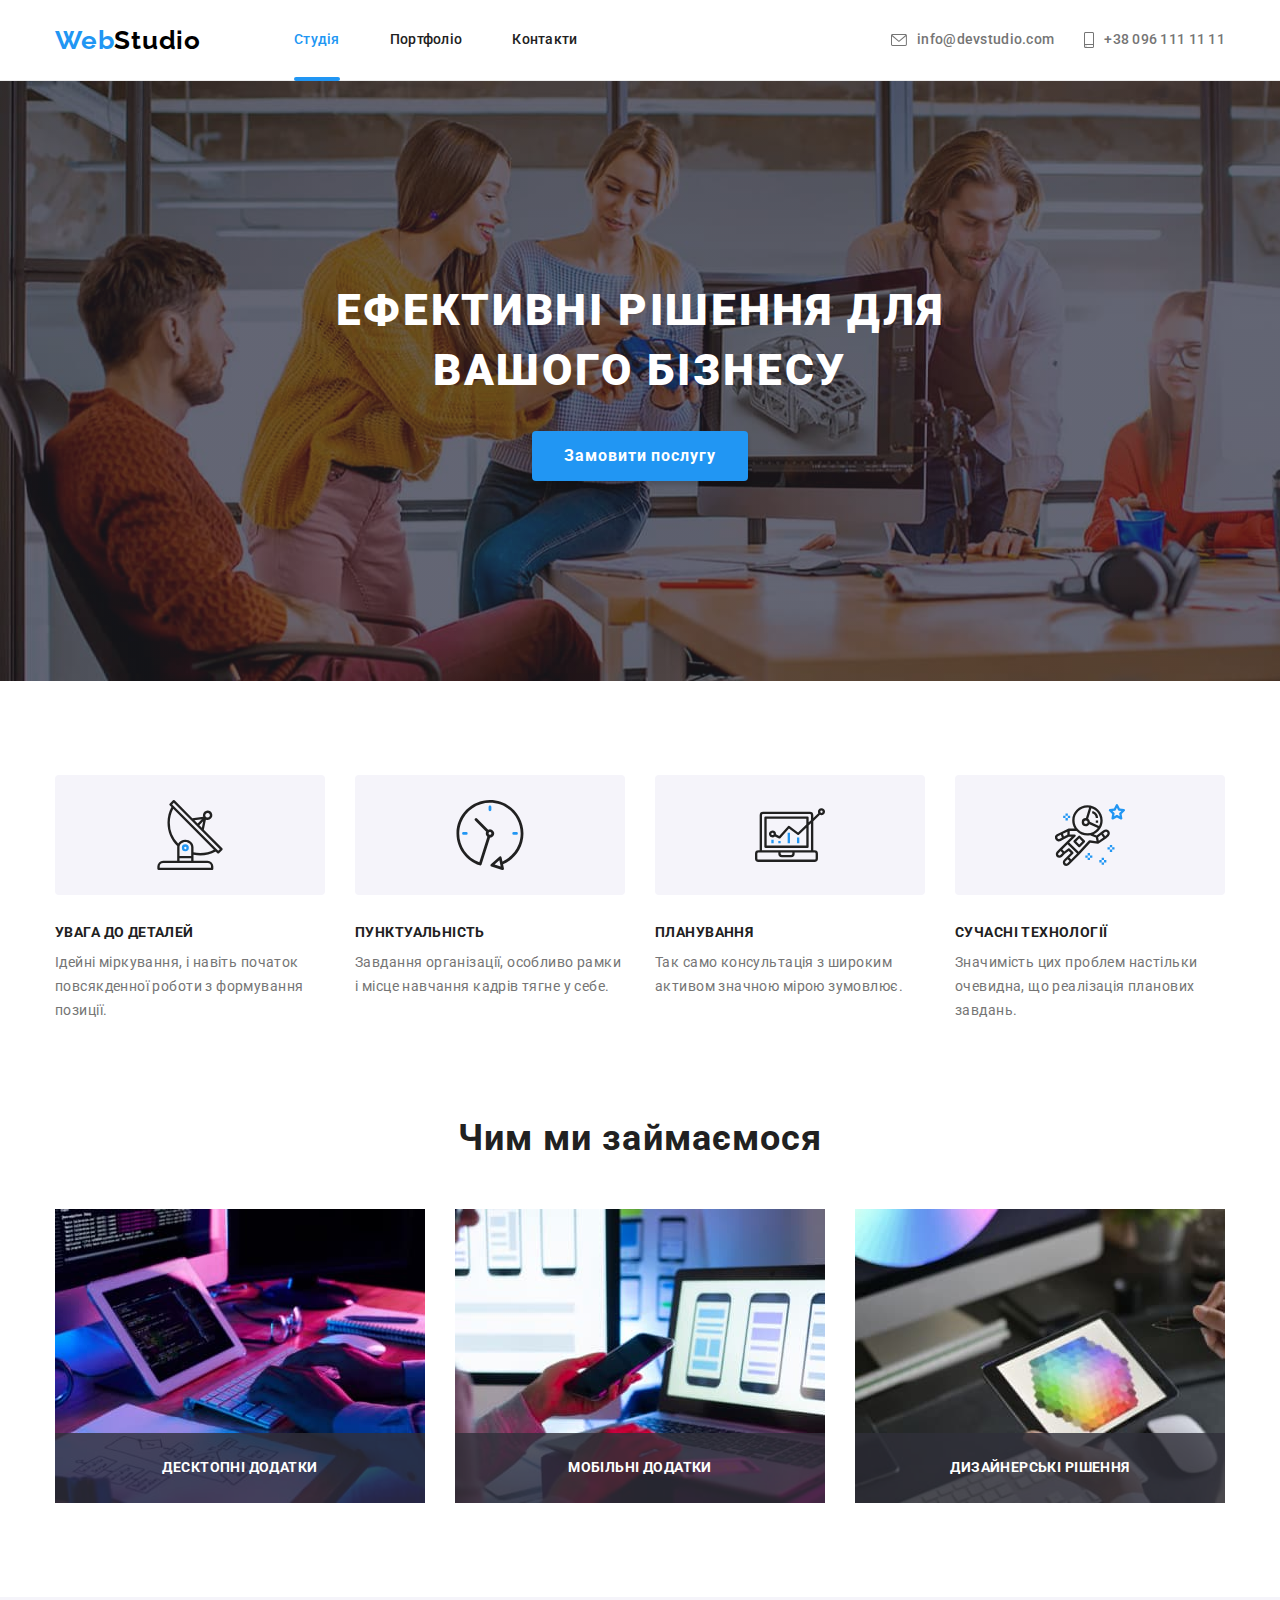
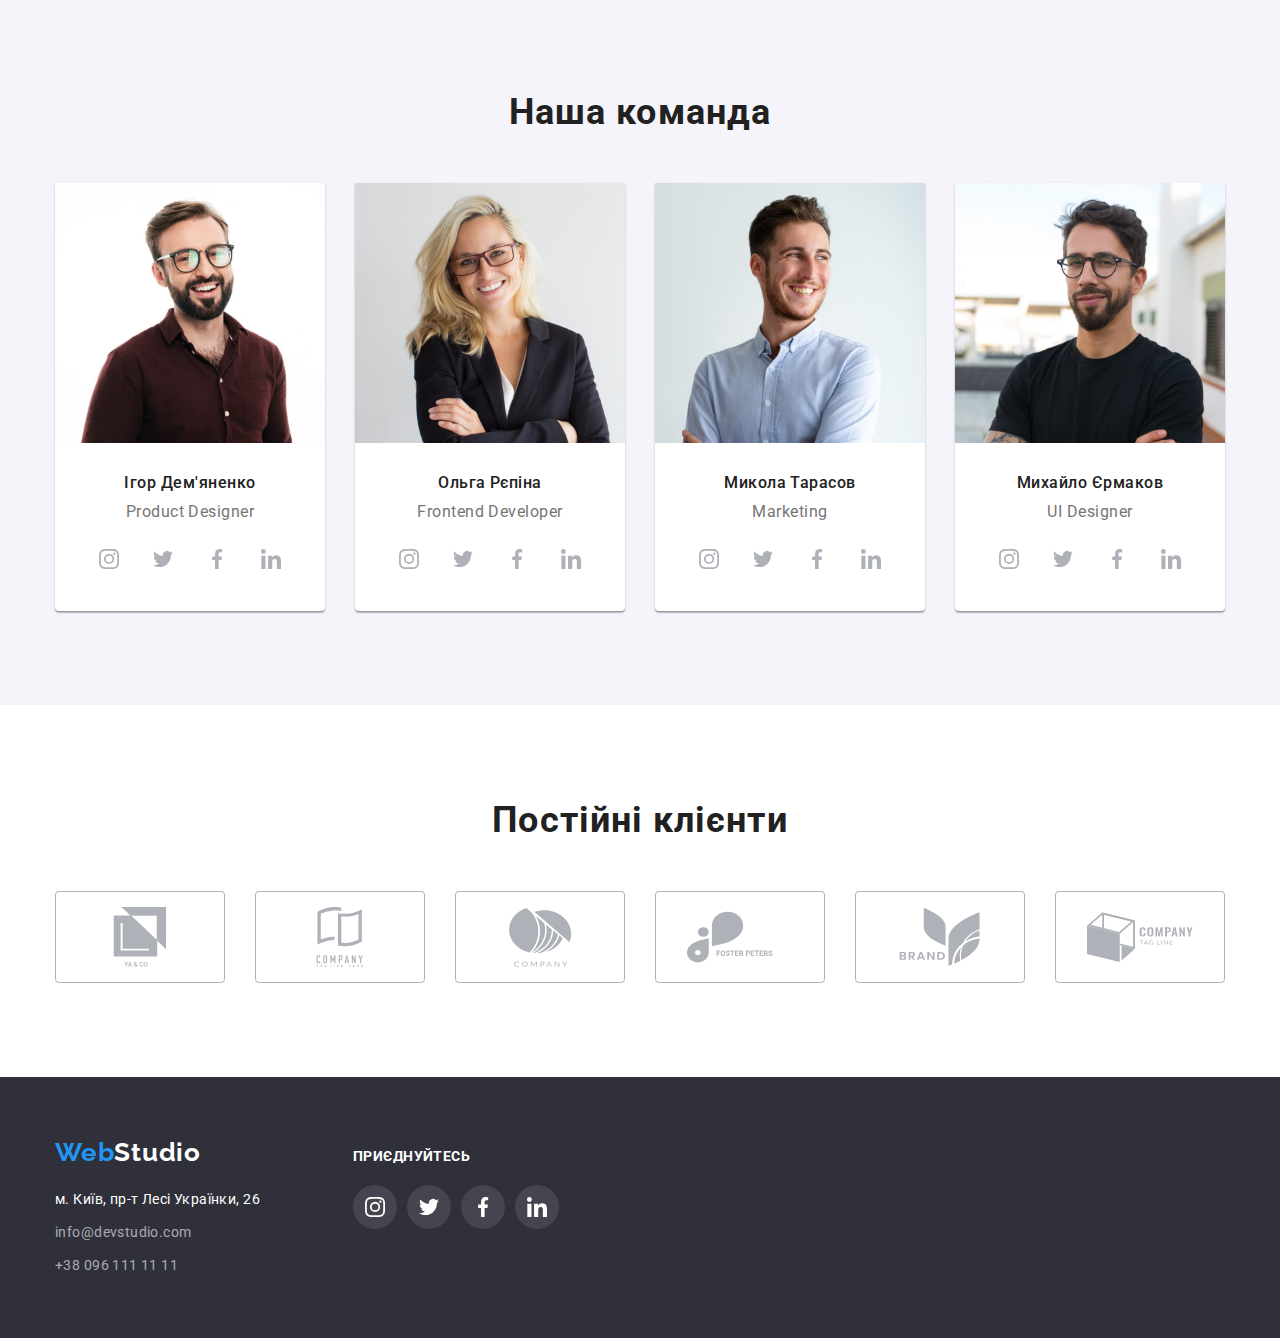
==== commit b279fc11: "Додав модальне вікно" ====
--- a/index.html
+++ b/index.html
@@ -44,7 +44,7 @@
         <section class="hero overlay">
             <div class="container title-centr">
                 <h1 class="hero-title">Ефективні рішення для вашого бізнесу</h1>
-                <button type="button" class="hero-button">Замовити послугу</button>
+                <button type="button" class="hero-button" data-modal-open>Замовити послугу</button>
             </div>   
         </section>
         <section class="bg-white-perevagy">
@@ -273,42 +273,42 @@
                 <ul class="clients">
                     <li>
                         <a href="#" class="border-client">
-                            <svg class="logo-client" width="41" height="46.7">
+                            <svg class="logo-client" width="106" height="60">
                                 <use href="./images/icons.svg#icon-logo-comp-1"></use>
                             </svg>
                         </a>
                     </li>
                     <li>
                         <a href="#" class="border-client">
-                            <svg class="logo-client" width="40" height="52">
+                            <svg class="logo-client" width="106" height="60">
                                 <use href="./images/icons.svg#icon-logo-comp-2"></use>
                             </svg>
                         </a>
                     </li>
                     <li>
                         <a href="#" class="border-client">
-                            <svg class="logo-client" width="43.46" height="41.18">
+                            <svg class="logo-client" width="106" height="60">
                                 <use href="./images/icons.svg#icon-logo-comp-3"></use>
                             </svg>
                         </a>
                     </li>
                     <li>
                         <a href="#" class="border-client">
-                            <svg class="logo-client" width="84.44" height="40.62">
+                            <svg class="logo-client" width="106" height="60">
                                 <use href="./images/icons.svg#icon-logo-comp-4"></use>
                             </svg>
                         </a>
                     </li>
                     <li>
                         <a href="#" class="border-client">
-                            <svg class="logo-client" width="62.54" height="45.43">
+                            <svg class="logo-client" width="106" height="60">
                                 <use href="./images/icons.svg#icon-logo-comp-5"></use>
                             </svg>
                         </a>
                     </li>
                     <li>
                         <a href="#" class="border-client">
-                            <svg class="logo-client" width="93.79" height="43.93">
+                            <svg class="logo-client" width="106" height="60">
                                 <use href="./images/icons.svg#icon-logo-comp-6"></use>
                             </svg>
                         </a>
@@ -362,10 +362,14 @@
                         </a> 
                     </li>
                 </ul>
-            </div>    
-            
+            </div>  
         </div>
     </footer>
+    <div class="backdrop is-hidden" data-modal>
+        <div class="modal">
+            <button type="button" class="btn-close" aria-label="Закрити" data-modal-close></button>
+        </div>
+    </div>
     <script src="./js/modal.js"></script>
 </body>     
 </html>--- a/css/styles.css
+++ b/css/styles.css
@@ -35,6 +35,8 @@
     --shadow-portfolio-card: 0px 1px 1px rgba(0, 0, 0, 0.12), 0px 4px 4px rgba(0, 0, 0, 0.06), 1px 4px 6px rgba(0, 0, 0, 0.16);
     --transition-bezier: cubic-bezier(0.4, 0, 0.2, 1);
     --working-solid: rgba(47, 48, 58, 0.8);
+    --backdrop-color: rgba(0, 0, 0, 0.2);
+    --modal-bg-color: #FFFFFF;
 }
 
 html {
@@ -251,7 +253,7 @@
 }
 .footer-pos {
     display: flex;
-    gap: 94px;
+    gap: 93px;
     align-items: baseline;
 }
 
@@ -642,4 +644,58 @@
 .border-shadow > .link:focus .hover-overlay-text {
     content: '';
     transform: translateY(0%);
+}
+
+/* ----------!!!стилі Модального вікна!!!---------- */
+.backdrop {
+    position: fixed;
+    top: 0;
+    left: 0;
+
+    width: 100%;
+    height: 100%;
+
+    background-color: var(--backdrop-color);
+    opacity: 1;
+    visibility: visible;
+    transition: opacity 250ms var(--transition-bezier), visibility 250ms var(--transition-bezier);
+}
+.backdrop.is-hidden {
+    opacity: 0;
+    pointer-events: none;
+    visibility: hidden;
+}
+.backdrop.is-hidden .modal {
+    transform: translate(-50%, -50%) scale(0.9);
+}
+.modal {
+    position: absolute;
+    top: 50%;
+    left: 50%;
+    transform: translate(-50%, -50%) scale(1);
+    transition: transform 250ms var(--transition-bezier);
+
+    min-width: 528px;
+    min-height: 581px;
+    border-radius: 4px;
+    padding: 40px;
+
+    background-color: var(--modal-bg-color);
+    box-shadow: var(--shadow-card-solid);
+}
+.btn-close {
+    position: absolute;
+    display: flex;
+    justify-content: center;
+    align-items: center;
+    width: 30px;
+    height: 30px;
+    top: 8px;
+    right: 8px;
+    border: none;
+    background-image: url(../images/close.svg);
+    background-repeat: no-repeat;
+    background-color: transparent;
+    cursor: pointer;
+
 }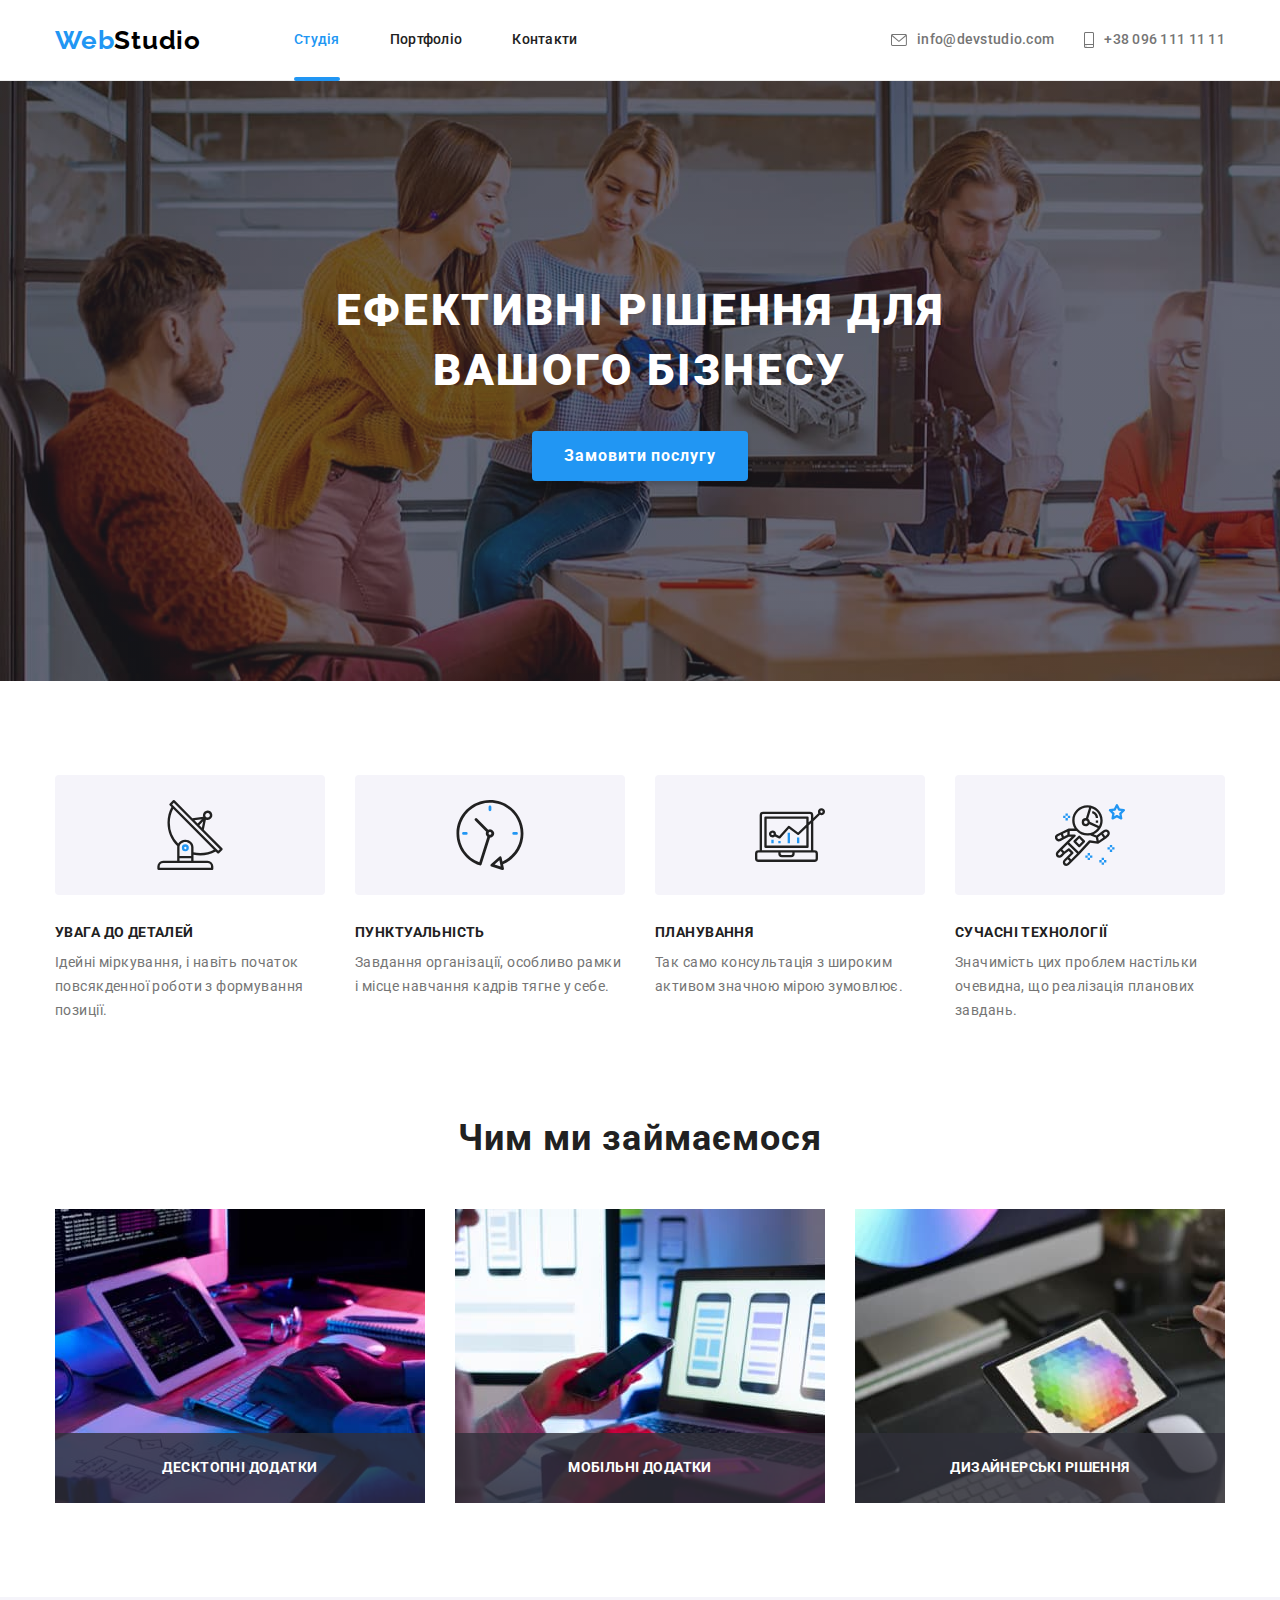
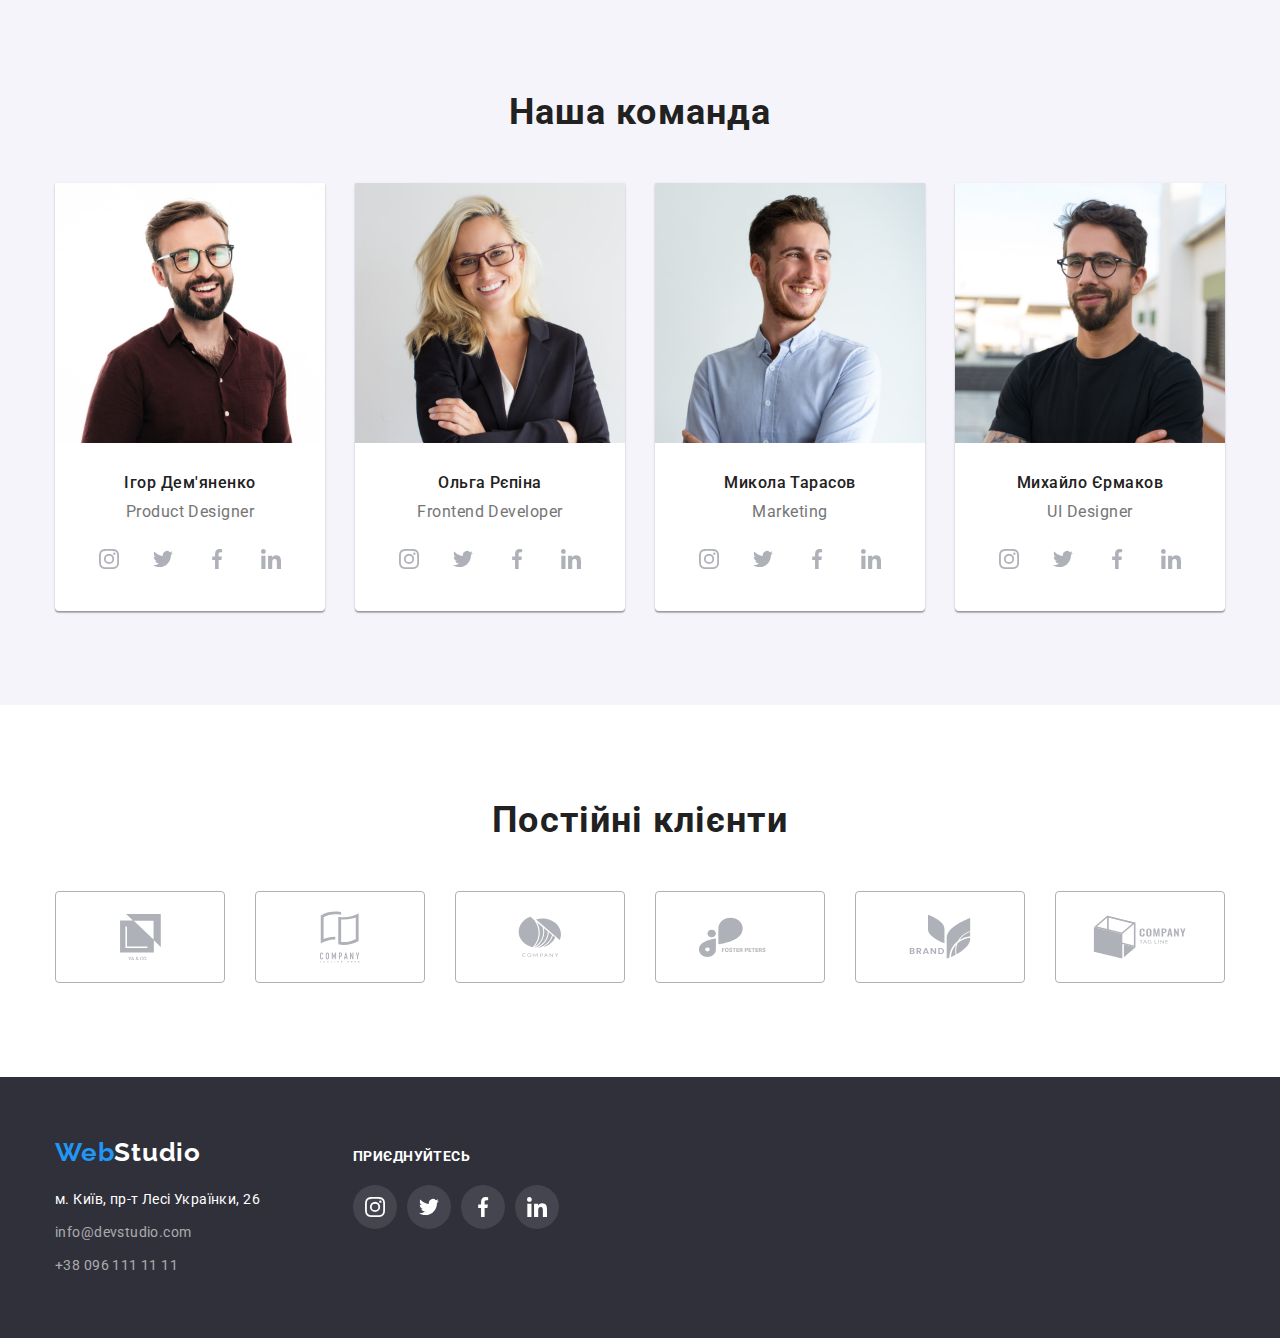
==== commit 35cfee32: "Поправив розміри свг" ====
--- a/index.html
+++ b/index.html
@@ -273,42 +273,42 @@
                 <ul class="clients">
                     <li>
                         <a href="#" class="border-client">
-                            <svg class="logo-client" width="106" height="60">
+                            <svg class="logo-client" width="41" height="46.7">
                                 <use href="./images/icons.svg#icon-logo-comp-1"></use>
                             </svg>
                         </a>
                     </li>
                     <li>
                         <a href="#" class="border-client">
-                            <svg class="logo-client" width="106" height="60">
+                            <svg class="logo-client" width="40" height="52">
                                 <use href="./images/icons.svg#icon-logo-comp-2"></use>
                             </svg>
                         </a>
                     </li>
                     <li>
                         <a href="#" class="border-client">
-                            <svg class="logo-client" width="106" height="60">
+                            <svg class="logo-client" width="43.46" height="41.18">
                                 <use href="./images/icons.svg#icon-logo-comp-3"></use>
                             </svg>
                         </a>
                     </li>
                     <li>
                         <a href="#" class="border-client">
-                            <svg class="logo-client" width="106" height="60">
+                            <svg class="logo-client" width="84.44" height="40.62">
                                 <use href="./images/icons.svg#icon-logo-comp-4"></use>
                             </svg>
                         </a>
                     </li>
                     <li>
                         <a href="#" class="border-client">
-                            <svg class="logo-client" width="106" height="60">
+                            <svg class="logo-client" width="62.54" height="45.43">
                                 <use href="./images/icons.svg#icon-logo-comp-5"></use>
                             </svg>
                         </a>
                     </li>
                     <li>
                         <a href="#" class="border-client">
-                            <svg class="logo-client" width="106" height="60">
+                            <svg class="logo-client" width="93.79" height="43.93">
                                 <use href="./images/icons.svg#icon-logo-comp-6"></use>
                             </svg>
                         </a>
@@ -367,7 +367,11 @@
     </footer>
     <div class="backdrop is-hidden" data-modal>
         <div class="modal">
-            <button type="button" class="btn-close" aria-label="Закрити" data-modal-close></button>
+            <button type="button" class="btn-close" aria-label="Закрити" data-modal-close>
+                <svg class="btn-img" width="30" height="30">
+                    <use href="./images/icons.svg#icon-close"></use>
+                </svg>
+            </button>
         </div>
     </div>
     <script src="./js/modal.js"></script>
--- a/css/styles.css
+++ b/css/styles.css
@@ -37,6 +37,8 @@
     --working-solid: rgba(47, 48, 58, 0.8);
     --backdrop-color: rgba(0, 0, 0, 0.2);
     --modal-bg-color: #FFFFFF;
+    --time-250: 250ms;
+    --border-btn: rgba(0, 0, 0, 0.1);
 }
 
 html {
@@ -117,7 +119,7 @@
     padding-bottom: 32px;
 
     transition-property: color;
-    transition-duration: 250ms;
+    transition-duration: var(--time-250);
     transition-timing-function: var(--transition-bezier);
 }
 .menu-studia .link,
@@ -165,7 +167,7 @@
     margin-right: 10px;
 
     transition-property: fill;
-    transition-duration: 250ms;
+    transition-duration: var(--time-250);
     transition-timing-function: var(--transition-bezier);
 }
 .mail .link:hover,
@@ -234,7 +236,7 @@
     letter-spacing: 0.03em;
 
     transition-property: color;
-    transition-duration: 250ms;
+    transition-duration: var(--time-250);
     transition-timing-function: var(--transition-bezier);
 }
 .f-adress .link {
@@ -282,7 +284,7 @@
     align-items: center;
 
     transition-property: background-color;
-    transition-duration: 250ms;
+    transition-duration: var(--time-250);
     transition-timing-function: var(--transition-bezier);
 }
 .solid-round:hover,
@@ -331,7 +333,7 @@
     color: var(--footer-color-text);
 
     transition-property: background-color;
-    transition-duration: 250ms;
+    transition-duration: var(--time-250);
     transition-timing-function: var(--transition-bezier);
 }
 .hero-button:hover,
@@ -458,7 +460,7 @@
     align-items: center;
 
     transition-property: background-color, fill;
-    transition-duration: 250ms;
+    transition-duration: var(--time-250);
     transition-timing-function: var(--transition-bezier);
 }
 .logo-soc-comand {
@@ -507,7 +509,7 @@
     align-items: center;
 
     transition-property: border-color, fill;
-    transition-duration: 250ms;
+    transition-duration: var(--time-250);
     transition-timing-function: var(--transition-bezier);
 }
 .logo-client {
@@ -539,7 +541,7 @@
     padding: 6px 22px;
 
     transition-property: color, background-color, box-shadow;
-    transition-duration: 250ms;
+    transition-duration: var(--time-250);
     transition-timing-function: var(--transition-bezier);
 }
 
@@ -599,7 +601,7 @@
     position: relative;
 
     transition-property: box-shadow;
-    transition-duration: 250ms;
+    transition-duration: var(--time-250);
     transition-timing-function: var(--transition-bezier);
 }
 .border-shadow > .link:hover,
@@ -637,7 +639,7 @@
 
     transform: translateY(100%);
     transition-property: transform;
-    transition-duration: 250ms;
+    transition-duration: var(--time-250);
     transition-timing-function: var(--transition-bezier);
 }
 .border-shadow > .link:hover .hover-overlay-text,
@@ -658,7 +660,7 @@
     background-color: var(--backdrop-color);
     opacity: 1;
     visibility: visible;
-    transition: opacity 250ms var(--transition-bezier), visibility 250ms var(--transition-bezier);
+    transition: opacity var(--time-250) var(--transition-bezier), visibility var(--time-250) var(--transition-bezier);
 }
 .backdrop.is-hidden {
     opacity: 0;
@@ -673,7 +675,7 @@
     top: 50%;
     left: 50%;
     transform: translate(-50%, -50%) scale(1);
-    transition: transform 250ms var(--transition-bezier);
+    transition: transform var(--time-250) var(--transition-bezier);
 
     min-width: 528px;
     min-height: 581px;
@@ -684,18 +686,16 @@
     box-shadow: var(--shadow-card-solid);
 }
 .btn-close {
+    display:flex;
+    align-items: center;
+    justify-content: center;
     position: absolute;
-    display: flex;
-    justify-content: center;
-    align-items: center;
+    border-radius: 50%;
     width: 30px;
     height: 30px;
     top: 8px;
     right: 8px;
-    border: none;
-    background-image: url(../images/close.svg);
-    background-repeat: no-repeat;
-    background-color: transparent;
+    padding: 0;
     cursor: pointer;
-
-}+    border: 1px solid var(--border-btn);
+}
